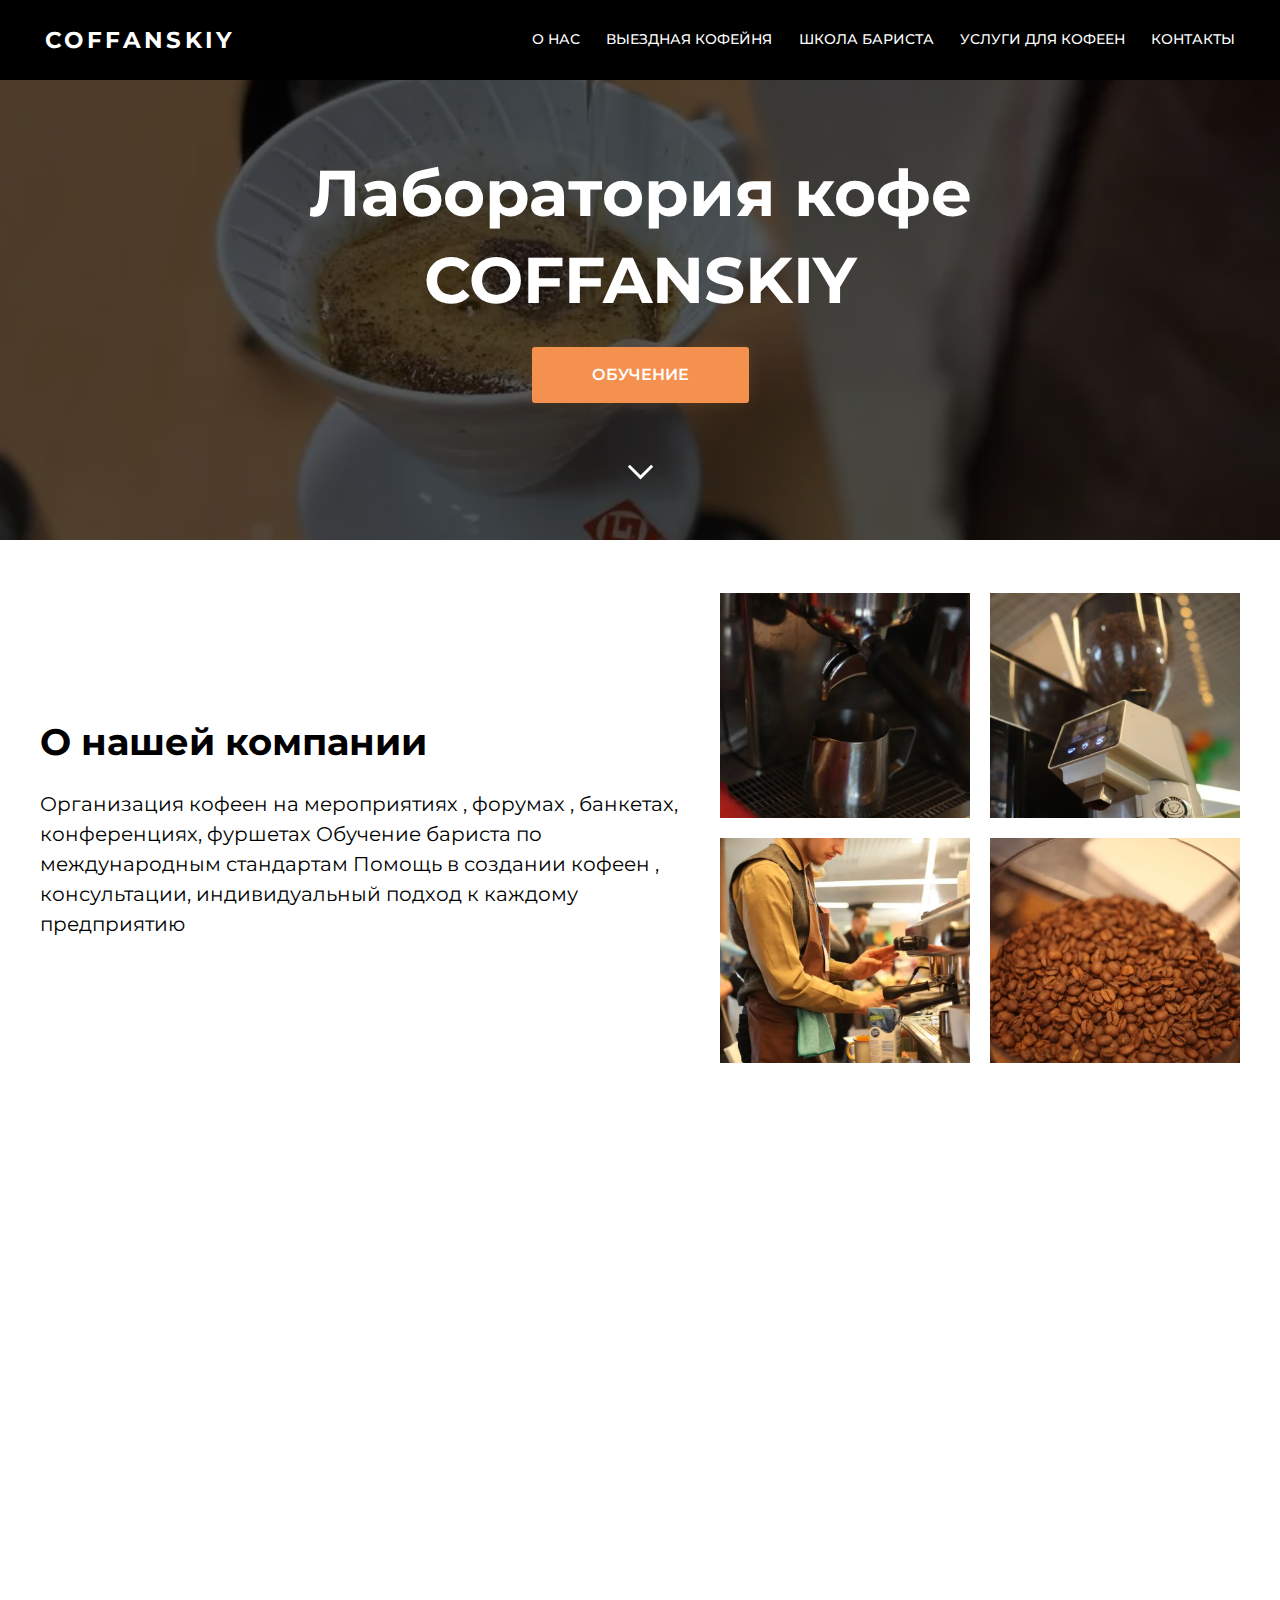
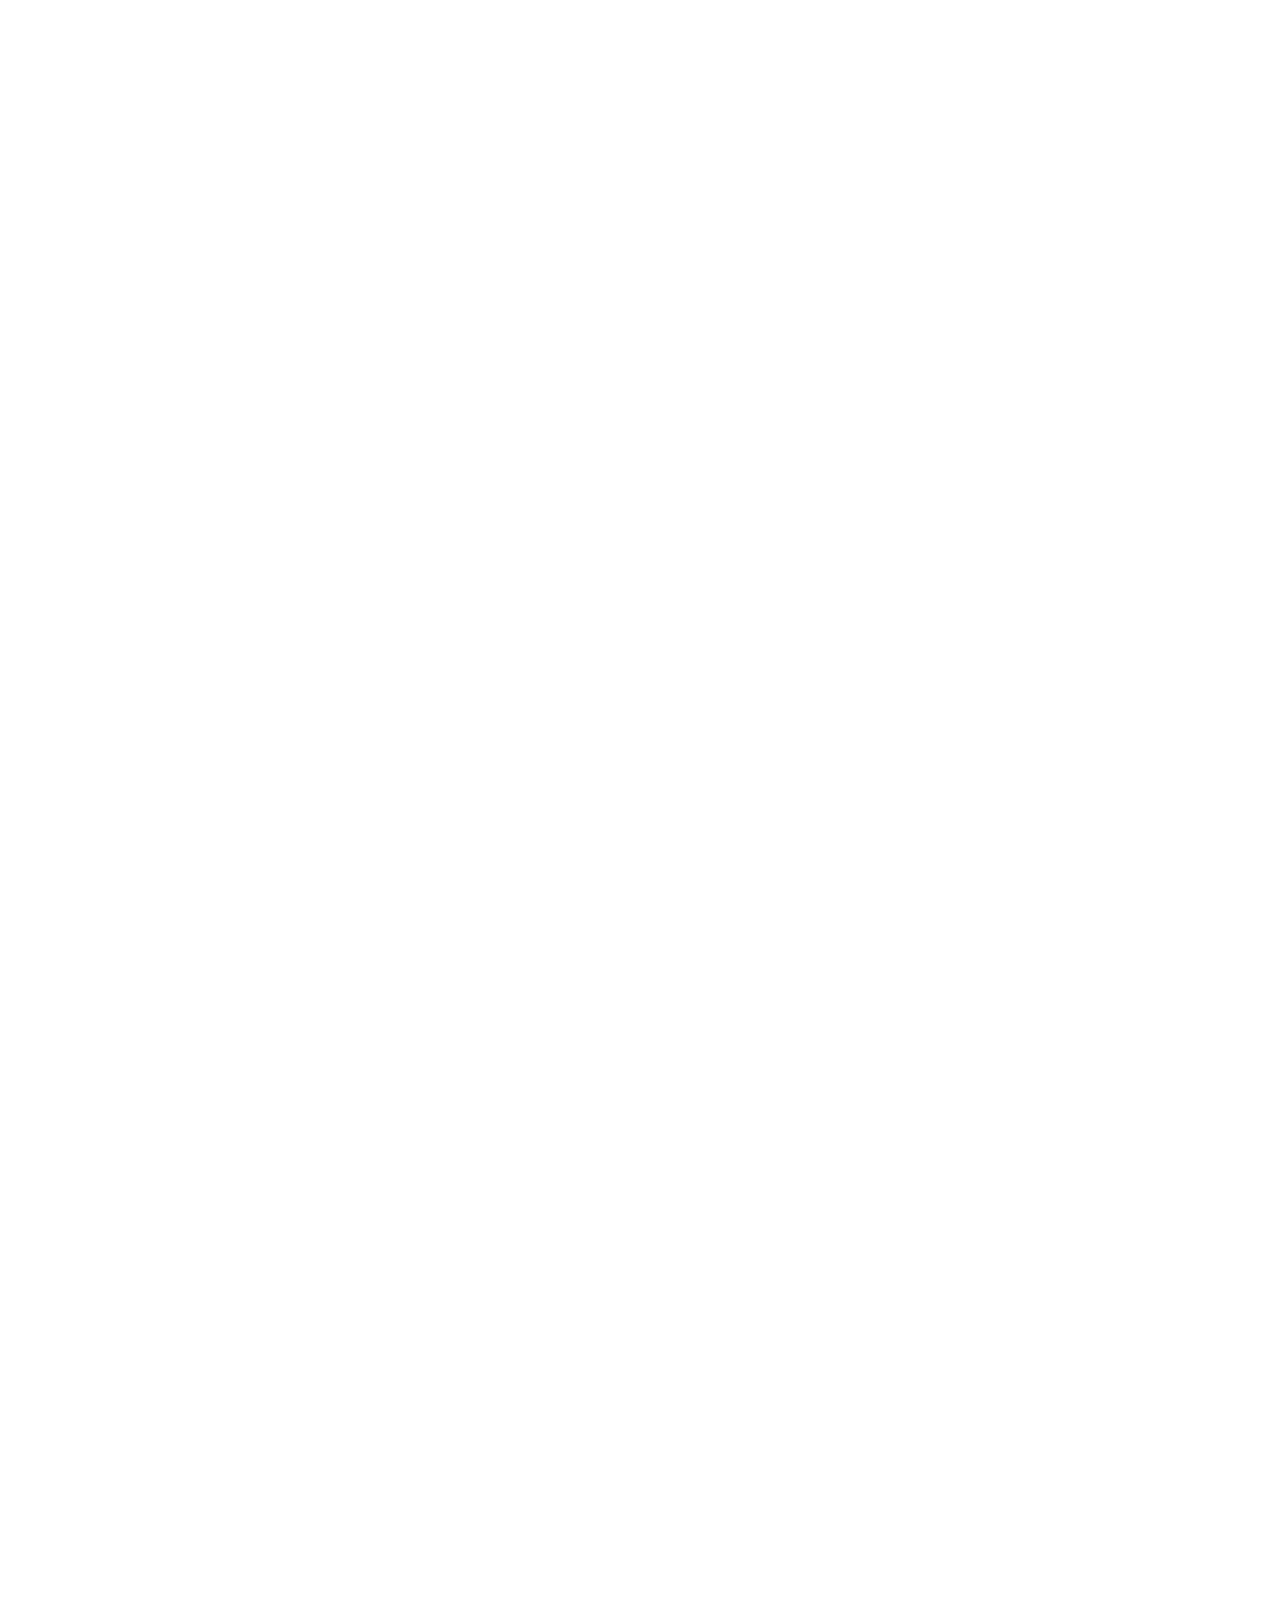
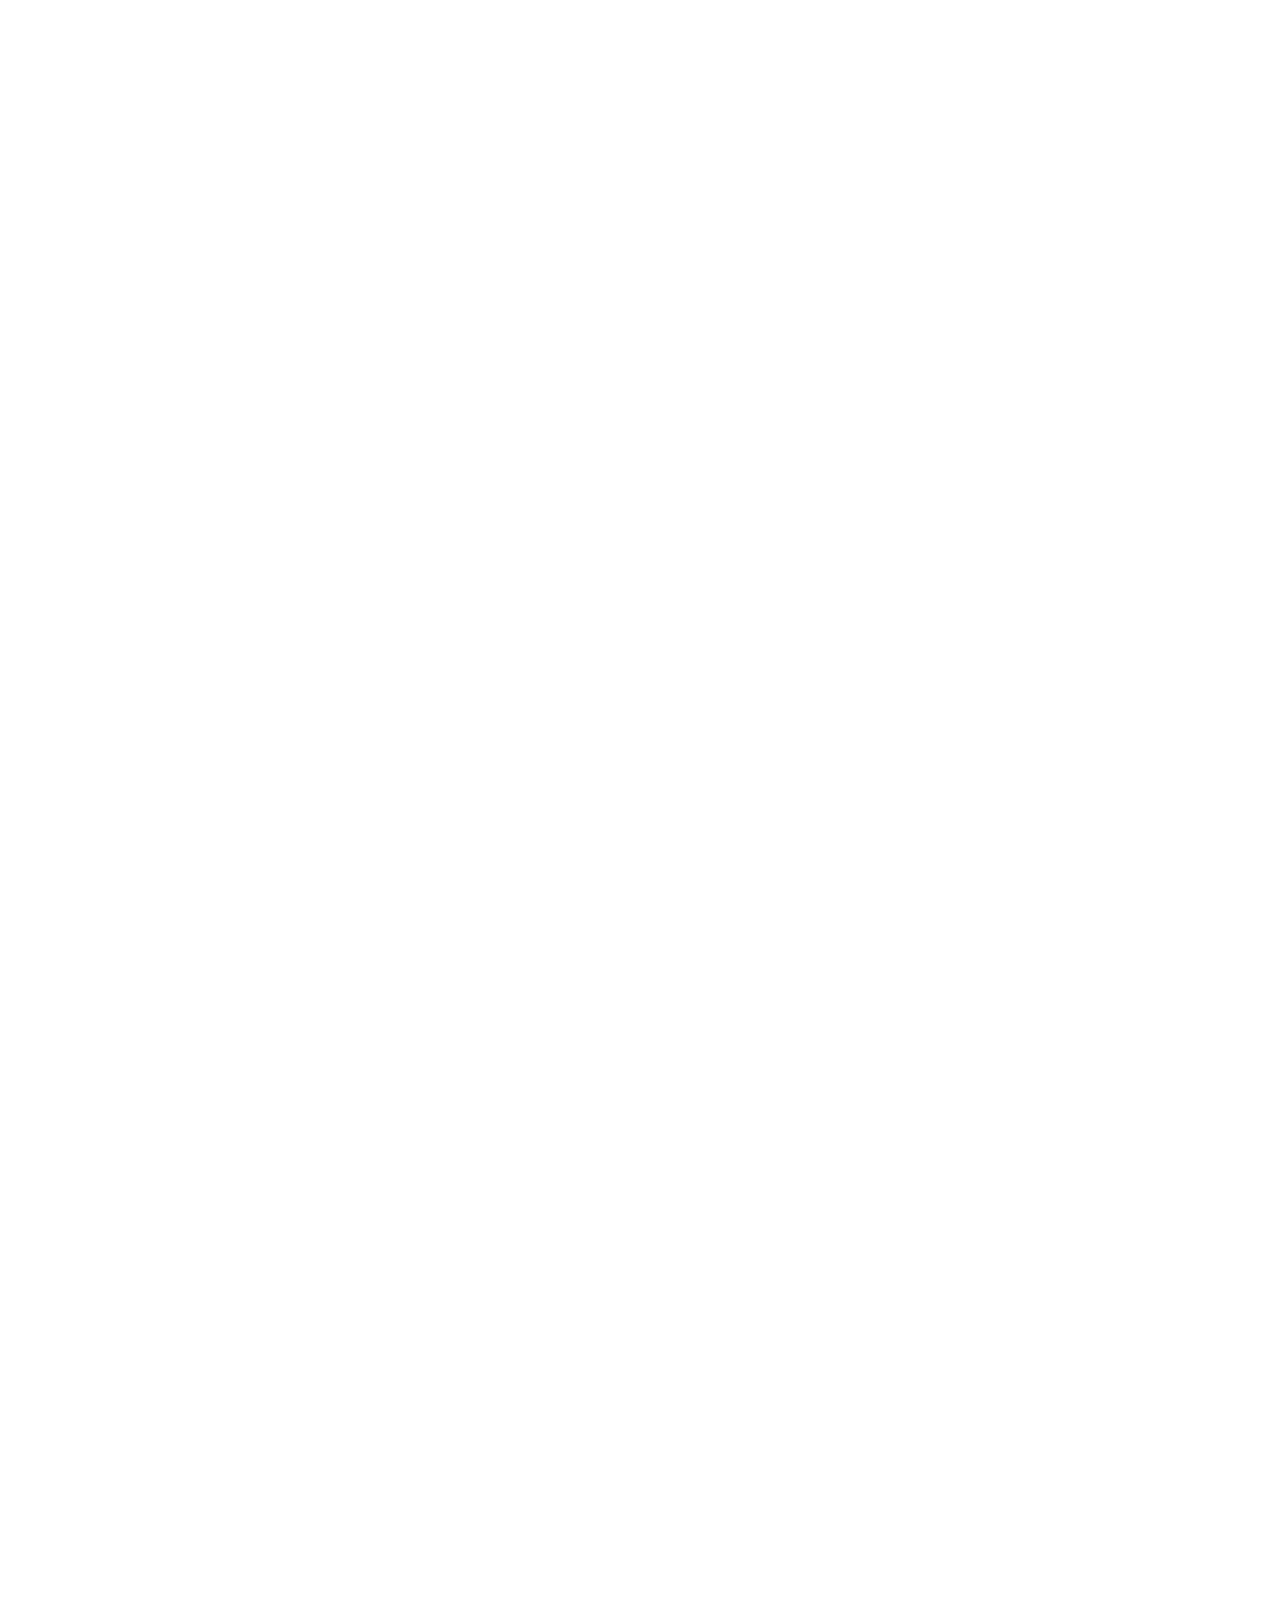
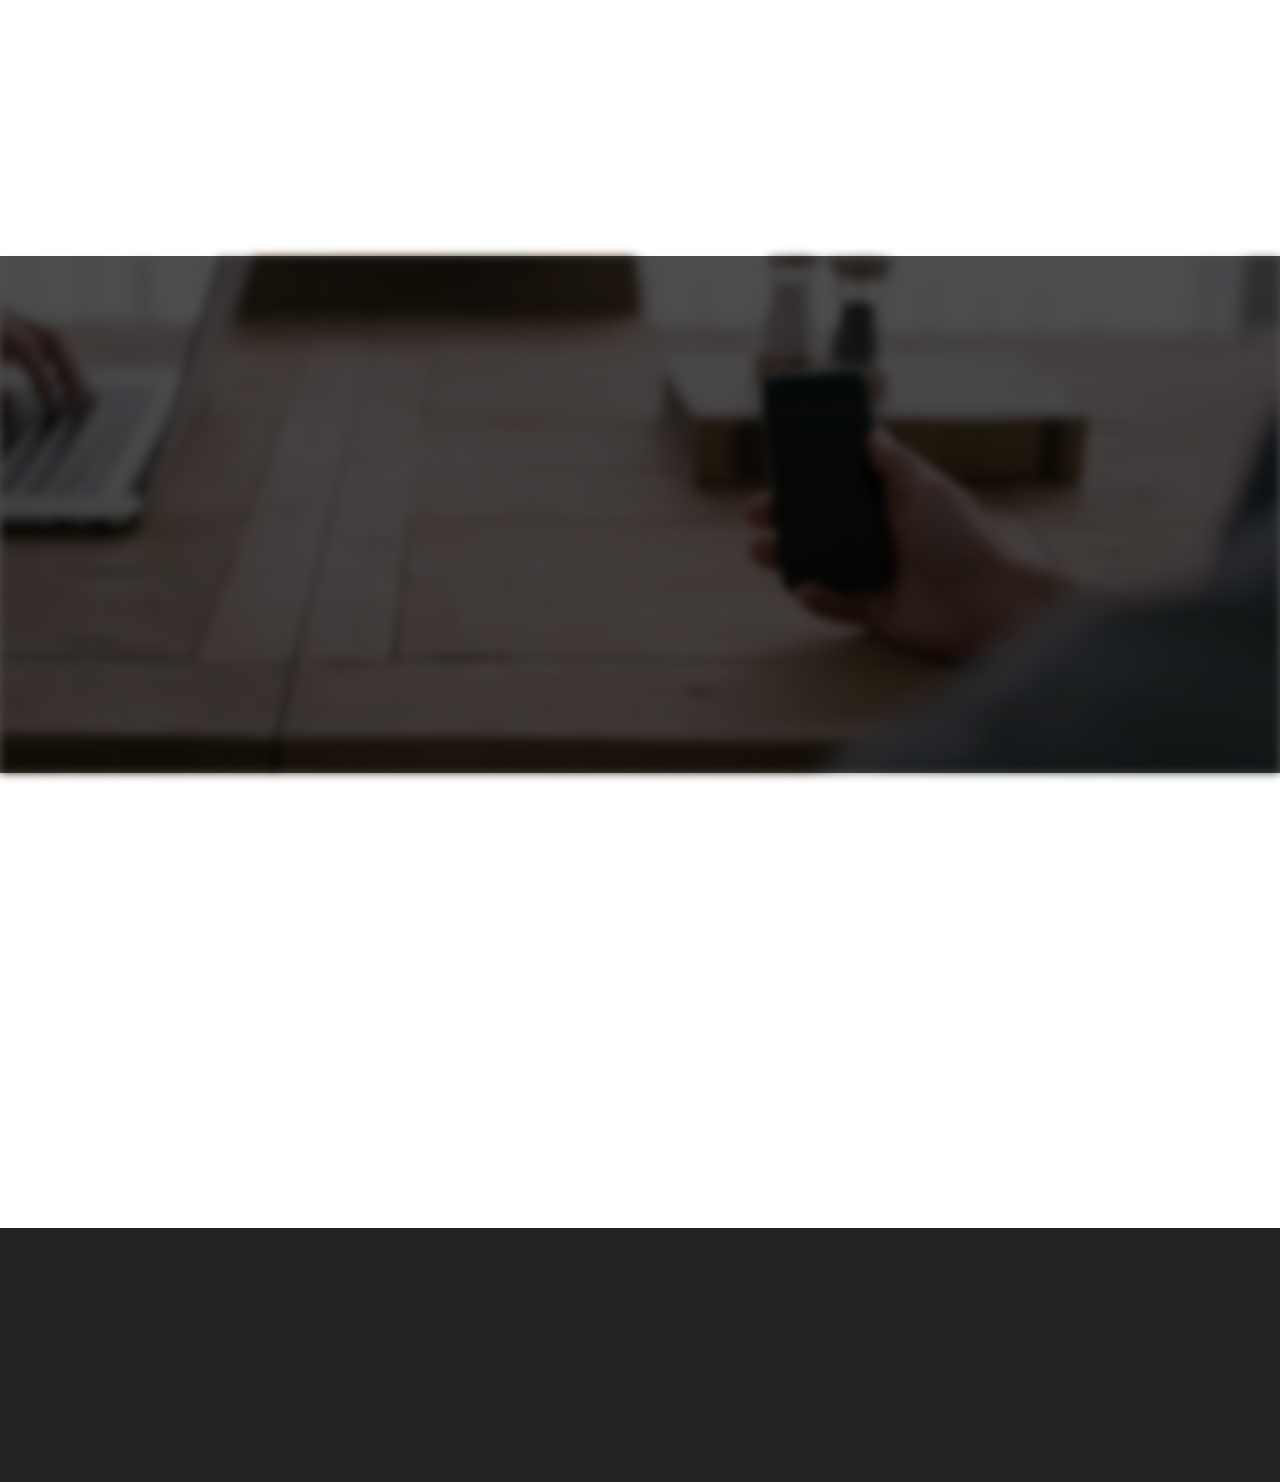
==== COFFANSKIY/index.html @ b18308c7 "ready" ====
<!DOCTYPE html>
<html lang="ru">
<head>
    <meta charset="UTF-8">
    <meta http-equiv="X-UA-Compatible" content="IE=edge">
    <meta name="viewport" content="width=device-width, initial-scale=1.0">
    <title>Coffanskiy</title>
    <link rel="stylesheet" href="css/style.min.css?_v=20230130223600">
    <link rel="preconnect" href="https://fonts.googleapis.com">
    <link rel="preconnect" href="https://fonts.gstatic.com" crossorigin>
    <link href="https://fonts.googleapis.com/css2?family=Montserrat:wght@400;500;700&display=swap&_v=20230130223600" rel="stylesheet">
</head>

<body>
    <div class="wrapper">
        <header class="header">
    <div class='header__container'>
        <a href="index.html" class="header__logo logo">COFFANSKIY</a>
        <div class='header__menu menu'>
            <div class='menu__icon'>
                <span></span>
            </div>
            <nav class='menu__body'>
                <ul class='menu__list'>
                    <li><a data-goto="#about" href='' class='menu__link'>о нас</a></li>
                    <li><a data-goto="#mobile-coffee" href='' class='menu__link'>ВЫЕЗДНАЯ КОФЕЙНЯ</a></li>
                    <li><a data-goto="#barista-school" href='' class='menu__link'>ШКОЛА БАРИСТА</a></li>
                    <li><a data-goto="#services-for-coffee" href='' class='menu__link'>УСЛУГИ ДЛЯ КОФЕЕН</a></li>
                    <li><a data-goto="#contacts" href='' class='menu__link'>КОНТАКТЫ</a></li>
                </ul>
            </nav>
        </div>
    </div>
</header>
        <div class="page">
            <section class="welcome anim-item">
                <div class="welcome__background">
                    <picture>
                        <source srcset='img/welcome/background.webp' type='image/webp'>
                        <img src='img/welcome/background.jpg' alt='background'>
                    </picture>
                </div>
                <div class="welcome__body">
                    <h1 class="welcome__title">Лаборатория кофе COFFANSKIY</h1>
                    <a data-goto="#barista-school" href="" class="welcome__button button">Обучение</a>
                    <div class="welcome__scroll-bottom">
                        <div class="welcome__arrow"><img src='img/icons/sprite.svg#arrow' alt='arrow'></div>
                    </div>
                </div>
            </section>
            <section class="about" id="about">
                <div class='about__container'>
                    <div class="about__text-block">
                        <h2 class="about__title title anim-item">О нашей компании</h2>
                        <div class="about__text text anim-item">
                            Организация кофеен на мероприятиях , форумах , банкетах, конференциях, фуршетах
                            Обучение бариста по международным стандартам
                            Помощь в создании кофеен , консультации, индивидуальный подход к каждому предприятию
                        </div>
                    </div>
                    <div class="about__images anim-item">
                        <a href="img/about/01.webp" class="about__item" data-fslightbox='gallery'>
                            <div class="about__image">
                                <picture>
                                    <source srcset='img/about/01.webp' type='image/webp'>
                                    <img src='img/about/01.jpg' alt='image'>
                                </picture>
                            </div>
                        </a>
                        <a href="img/about/02.webp" class="about__item" data-fslightbox='gallery'>
                            <div class="about__image">
                                <picture>
                                    <source srcset='img/about/02.webp' type='image/webp'>
                                    <img src='img/about/02.jpg' alt='image'>
                                </picture>
                            </div>
                        </a>
                        <a href="img/about/03.webp" class="about__item" data-fslightbox='gallery'>
                            <div class="about__image">
                                <picture>
                                    <source srcset='img/about/03.webp' type='image/webp'>
                                    <img src='img/about/03.jpg' alt='image'>
                                </picture>
                            </div>
                        </a>
                        <a href="img/about/04.webp" class="about__item" data-fslightbox='gallery'>
                            <div class="about__image">
                                <picture>
                                    <source srcset='img/about/04.webp' type='image/webp'>
                                    <img src='img/about/04.jpg' alt='image'>
                                </picture>
                            </div>
                        </a>
                    </div>
                </div>
            </section>
            <section class="team">
                <div class='team__container'>
                    <h3 class="team__title title anim-item">Познакомьтесь с нашей командой</h3>
                    <div class="team__row">
                        <div class="team__item anim-item">
                            <a href="img/team/01.webp" class="team__image" data-fslightbox='team'>
                                <picture>
                                    <source srcset='img/team/01.webp' type='image/webp'>
                                    <img src='img/team/01.jpg' alt='teamait'>
                                </picture>
                            </a>
                            <h5 class="team__name">Алексей Прокопенков </h5>
                            <div class="team__status">Шеф-бариста, главный тренер и основатель лаборатории </div>
                        </div>
                    </div>
                </div>
            </section>
            <section class="columns-block" id="mobile-coffee">
                <div class='columns-block__container'>
                    <h3 class="columns-block__main-title title anim-item">Выездная кофейня</h3>
                    <div class="columns-block__row">
                        <div class="columns-block__item">
                            <div class="columns-block__image anim-item">
                                <picture>
                                    <source srcset='img/ВыезднаяКофейня/01.webp' type='image/webp'>
                                    <img src='img/ВыезднаяКофейня/01.jpg' alt='Выездная кофейня'>
                                </picture>
                            </div>
                            <h5 class="columns-block__title anim-item">Выездная кофейня до 150 человек</h5>
                            <div class="columns-block__price anim-item">23 000₽</div>
                            <div class="columns-block__text-block text-block-columns-block anim-item">
                                <div class="text-block-columns-block__title">Выездная кофейня на мероприятии
                                    численностью до
                                    150 гостей</div>
                                <div class="text-block-columns-block__label">В стоимость включено:</div>
                                <ul class="text-block-columns-block__list">
                                    <li>Работа одного бариста</li>
                                    <li>Классическое меню (обем до 250мл)☕</li>
                                    <li>Эспрессо</li>
                                    <li>Американо</li>
                                    <li>Капучино</li>
                                    <li>Латтэ</li>
                                    <li>Флэт-уайт</li>
                                    <li>Какао</li>
                                    <li>3 сиропа на выбор</li>
                                </ul>

                                <div class="text-block-columns-block__text">
                                    <p>
                                        Заказывать не позднее чем за 2 суток до мероприятия (предоплата 50% остальное по
                                        факту
                                        выезда до начала мероприятия)
                                    </p>
                                    <p>
                                        Обязательное условие: наличие розетки 220вольт не менее чем в 1.5м от места где
                                        будет
                                        находится кофейня
                                    </p>
                                </div>
                                <div class="text-block-columns-block__label">Как заказать:</div>
                                <div class="text-block-columns-block__text">
                                    На подготовку достаточно 1-2 дней: если планируете мероприятие например в среду —
                                    предупредите нас в понедельник до конца рабочего дня
                                </div>
                            </div>
                            <a data-goto="#contacts" href=""
                                class="columns-block__button button anim-item">Подробнее</a>
                        </div>
                        <div class="columns-block__item">
                            <div class="columns-block__image anim-item">
                                <picture>
                                    <source srcset='img/ВыезднаяКофейня/01.webp' type='image/webp'>
                                    <img src='img/ВыезднаяКофейня/01.jpg' alt='Выездная кофейня'>
                                </picture>
                            </div>
                            <h5 class="columns-block__title anim-item">Выездная кофейня до 400 человек</h5>
                            <div class="columns-block__price anim-item">38 000₽</div>
                            <div class="columns-block__text-block text-block-columns-block anim-item">
                                <div class="text-block-columns-block__title">Выездная кофейня на мероприятии
                                    численностью до
                                    150 гостей</div>
                                <div class="text-block-columns-block__label">В стоимость включено:</div>
                                <ul class="text-block-columns-block__list">
                                    <li>Работа одного бариста</li>
                                    <li>Классическое меню (обем до 250мл)☕</li>
                                    <li>Эспрессо</li>
                                    <li>Американо</li>
                                    <li>Капучино</li>
                                    <li>Латтэ</li>
                                    <li>Флэт-уайт</li>
                                    <li>Какао</li>
                                    <li>3 сиропа на выбор</li>
                                </ul>

                                <div class="text-block-columns-block__text">
                                    <p>
                                        Заказывать не позднее чем за 2 суток до мероприятия (предоплата 50% остальное по
                                        факту
                                        выезда до начала мероприятия)
                                    </p>
                                    <p>
                                        Обязательное условие: наличие розетки 220вольт не менее чем в 1.5м от места где
                                        будет
                                        находится кофейня
                                    </p>
                                </div>
                            </div>
                            <a data-goto="#contacts" href=""
                                class="columns-block__button button anim-item">Подробнее</a>
                        </div>
                    </div>
                </div>
            </section>
            <section class="columns-block" id="barista-school">
                <div class='columns-block__container'>
                    <h3 class="columns-block__main-title title anim-item">Школа бариста</h3>
                    <div class="columns-block__row">
                        <div class="columns-block__item">
                            <div class="columns-block__image anim-item">
                                <picture>
                                    <source srcset='img/ШколаБариста/01.webp' type='image/webp'>
                                    <img src='img/ШколаБариста/01.jpg' alt='Школа бариста'>
                                </picture>
                            </div>
                            <h5 class="columns-block__title anim-item">Курс бариста БАЗОВЫЙ</h5>
                            <div class="columns-block__price anim-item">9000₽</div>
                            <div class="columns-block__text-block text-block-columns-block anim-item">
                                <div class="text-block-columns-block__text">
                                    <p>
                                        Он предназначен для овладения с основными навыками бариста для тех, кто пока не
                                        имеет опыта работы с кофе.
                                    </p>
                                    <p>
                                        Продолжительность курса 12часов (8 занятий по 1,5 часа )
                                    </p>
                                </div>
                                <div class="text-block-columns-block__label">Задачи курса:</div>
                                <ul class="text-block-columns-block__list">
                                    <li>Познакомиться с профессиональных кофейным оборудованием</li>
                                    <li>Научиться настраивать оборудование для</li>
                                    <li>достижения оптимального профиля вкуса</li>
                                    <li>Овладеть основами последовательного</li>
                                    <li>приготовления эспрессо</li>
                                    <li>Овладеть техникой взбивания молока и приготовления молочных напитков на основе
                                        эспрессо.</li>
                                    <li>Научиться правильно организовать работу в эспрессо-баре.</li>
                                </ul>
                                <div class="text-block-columns-block__label">
                                    Программа курса:
                                </div>
                                <ul class="text-block-columns-block__list">
                                    <li>Виды кофе. Произрастание/сбор/обработка/обжарка кофейного зерна.</li>
                                    <li>Кофейное оборудование и принципы работы с ним.
                                        Настройка помола.</li>
                                    <li>Распределение и темперовка молотого кофе.</li>
                                    <li>Приготовление эспрессо.</li>
                                    <li>Управление рабочим пространством. Ротация в баре (сырье, посуда)</li>
                                    <li>Работа с молоком. Стандарты взбивания молока для капучино и латте.</li>
                                    <li>Дегустация элементов напитка.</li>
                                    <li>Чистка кофейного оборудования, техническое обслуживание и устранение
                                        неисправностей.</li>
                                </ul>
                            </div>
                            <a data-goto="#form" href="" class="columns-block__button button anim-item">Записаться на
                                курс</a>
                        </div>
                        <div class="columns-block__item">
                            <div class="columns-block__image anim-item">
                                <picture>
                                    <source srcset='img/ШколаБариста/02.webp' type='image/webp'>
                                    <img src='img/ШколаБариста/02.jpg' alt='Школа бариста'>
                                </picture>
                            </div>
                            <h5 class="columns-block__title anim-item">Курс бариста ПРОДВИНУТЫЙ</h5>
                            <div class="columns-block__price anim-item">16 000₽</div>
                            <div class="columns-block__text-block text-block-columns-block anim-item">
                                <div class="text-block-columns-block__text">
                                    <p>
                                        Продвинутый уровень подходит для тех, кто уже работает в кофейной индустрии и
                                        твердо владеет базовыми навыками. Для этого уровня рекомендуется опыт работы с
                                        профессиональным кофейным оборудованием «в полевых условиях».
                                    </p>
                                </div>
                                <div class="text-block-columns-block__label">Задачи Продвинутого курса:</div>
                                <ul class="text-block-columns-block__list">
                                    <li>Осознанно управлять множеством переменных, влияющих на экстракцию эспрессо</li>
                                    <li>Повысить качество распределения и трамбовки молотого кофе</li>
                                    <li>Усовершенствовать сенсорные навыки в оценке эспрессо
                                    </li>
                                    <li>Улучшить техники взбивания молока и латте-арта
                                    </li>
                                    <li>Научиться правильно выстраивать рабочие процессы в эспрессо-баре, организовывать
                                        работу сотрудников и управлять финансами.
                                    </li>
                                </ul>
                                <div class="text-block-columns-block__label">
                                    Программа курса:
                                </div>
                                <ul class="text-block-columns-block__list">
                                    <li>Происхождение кофе, его ботанические разновидности, умение определять кофе на
                                        основе происхождения и метода обработки.
                                    </li>
                                    <li>Принципы правильной организации и эргономики работы в кофейне с акцентом на
                                        оптимизацию, производительность, качество и скорость работы бариста.
                                    </li>
                                    <li>Улучшение техники распределения и трамбовки молотого кофе с использованием
                                        различных аксессуаров, которые помогают контролировать качество и стабильность
                                        приготовления эспрессо
                                    </li>
                                    <li>Сенсорные аспекты эспрессо: способность определять качество каждого сенсорного
                                        атрибута эспрессо
                                    </li>
                                    <li>Молоко: состав, текстура, современные техники взбивания коровьего и
                                        растительного молока, контроль качества
                                    </li>
                                    <li>Практика и совершенствование базовых элементов латте-арта: сердце, розетта и /
                                        или тюльпан
                                    </li>
                                </ul>
                            </div>
                            <a data-goto="#form" href="" class="columns-block__button button anim-item">Записаться на
                                курс</a>
                        </div>
                        <div class="columns-block__item">
                            <div class="columns-block__image anim-item">
                                <picture>
                                    <source srcset='img/ШколаБариста/03.webp' type='image/webp'>
                                    <img src='img/ШколаБариста/03.jpg' alt='Школа бариста'>
                                </picture>
                            </div>
                            <h5 class="columns-block__title anim-item">Альтернативные методы заваривания</h5>
                            <div class="columns-block__price anim-item">5000₽</div>
                            <div class="columns-block__text-block text-block-columns-block anim-item">
                                <div class="text-block-columns-block__text">
                                    <p>
                                        Программа разработана для желающих освоить способы приготовления кофе различными
                                        альтернативными методами.*
                                        *Альтернативными, то есть без использования эспрессо-машины.</p>
                                    <p>
                                        Программа включает в себя 8 часов интенсивных занятий в полностью оборудованном
                                        тренинг-центре. По окончании занятий Вы освоите навыки заваривания большинства
                                        современных альтернативных методов: от уже ставших классическими (пуровер ,
                                        кемекс, френч пресс, аэропресс) Также вы познакомитесь с историей создания
                                        различных девайсов для заваривания кофе и принципами их работы.
                                    </p>
                                </div>
                                <div class="text-block-columns-block__label">Задачи Продвинутого курса:</div>
                                <ul class="text-block-columns-block__list">
                                    <li>Осознанно управлять множеством переменных, влияющих на экстракцию эспрессо</li>
                                    <li>Повысить качество распределения и трамбовки молотого кофе</li>
                                    <li>Усовершенствовать сенсорные навыки в оценке эспрессо
                                    </li>
                                    <li>Улучшить техники взбивания молока и латте-арта
                                    </li>
                                    <li>Научиться правильно выстраивать рабочие процессы в эспрессо-баре, организовывать
                                        работу сотрудников и управлять финансами.
                                    </li>
                                </ul>
                                <div class="text-block-columns-block__label">
                                    Основные темы:
                                </div>
                                <ul class="text-block-columns-block__list">
                                    <li>Описание основных подходов в фильтровом методе.
                                    </li>
                                    <li>Чем отличаются альтернативные методы заваривания кофе?
                                    </li>
                                    <li>Сэнсорный анализ фильтр кофе. Физиология вкуса.
                                    </li>
                                    <li>Что влияет на вкус в кофе
                                    </li>
                                    <li>Экстрактивность и TDS. Работа с рефрактометром.
                                    </li>
                                    <li>Подбор рецепта, расчет коэффициента заваривания.
                                    </li>
                                    <li>Влияние температуры на изменение рецепта.
                                    </li>
                                    <li>Работа с методами pour over.
                                    </li>
                                    <li>Работа с иммерсионными методами.
                                    </li>
                                    <li>Сравнительный анализ различных методов,
                                    </li>
                                    <li>Влияние воды на итоговый вкус напитка.
                                    </li>
                                </ul>
                            </div>
                            <a data-goto="#form" href="" class="columns-block__button button anim-item">Записаться на
                                курс</a>
                        </div>
                    </div>
                </div>
            </section>
            <section class="columns-block" id="services-for-coffee">
                <div class='columns-block__container'>
                    <h3 class="columns-block__main-title title anim-item">Услуги для кофеен</h3>
                    <div class="columns-block__row">
                        <div class="columns-block__item">
                            <div class="columns-block__image anim-item">
                                <picture>
                                    <source srcset='img/УслугиДляКофеен/01.webp' type='image/webp'>
                                    <img src='img/УслугиДляКофеен/01.jpg' alt='Услуги для кофеен'>
                                </picture>
                            </div>
                            <h5 class="columns-block__title anim-item">Подбор поставщиков и оборудования</h5>
                            <div class="columns-block__price anim-item">От 7000₽</div>
                            <div class="columns-block__text-block text-block-columns-block anim-item">
                                <div class="text-block-columns-block__text">
                                    <p>
                                        Поможем подобрать поставщиков оборудования (кофемашины, кофемолки, фильтровая
                                        система, бойлеры, фильтр-аппараты), сырья (молоко, кофе, сиропы), а также посуды
                                        (одноразовой и керамики) и прочего инвентаря.
                                    </p>
                                    <p>
                                        Расскажем о технических особенностях кофейного оборудования на современном
                                        рынке, подборем подходящее оборудование под концепцию и бюджет данного
                                        предприятия, составим перечень производителей и поставщиков сырья подходящих для
                                        вашего предприятия
                                    </p>
                                </div>
                            </div>
                            <a data-goto="#form" href="" class="columns-block__button button anim-item">Подробнее</a>
                        </div>
                        <div class="columns-block__item">
                            <div class="columns-block__image anim-item">
                                <picture>
                                    <source srcset='img/УслугиДляКофеен/02.webp' type='image/webp'>
                                    <img src='img/УслугиДляКофеен/02.jpg' alt='Услуги для кофеен'>
                                </picture>
                            </div>
                            <h5 class="columns-block__title anim-item">Оптимизация работы кофейни
                            </h5>
                            <div class="columns-block__price anim-item">От 10 000₽
                            </div>
                            <div class="columns-block__text-block text-block-columns-block anim-item">
                                <ul class="text-block-columns-block__list">
                                    <li>Оценка качества работы бариста
                                    </li>
                                    <li>Оптимизация рабочих процессов
                                    </li>
                                    <li>Исправление ошибок
                                    </li>
                                    <li>Консультирование
                                    </li>
                                    <li>Запуск кофейни
                                    </li>
                                </ul>
                            </div>
                            <a data-goto=".form" href="" class="columns-block__button button anim-item">Подробнее</a>
                        </div>
                        <div class="columns-block__item">
                            <div class="columns-block__image anim-item">
                                <picture>
                                    <source srcset='img/УслугиДляКофеен/03.webp' type='image/webp'>
                                    <img src='img/УслугиДляКофеен/03.jpg' alt='Услуги для кофеен'>
                                </picture>
                            </div>
                            <h5 class="columns-block__title anim-item">Проектирование бара
                                по запросу</h5>
                            <div class="columns-block__text-block text-block-columns-block anim-item">
                                <ul class="text-block-columns-block__list">
                                    <li>Разработка и проектирование зоны бара
                                    </li>
                                    <li>грамотная расстановка оборудования и аксессуаров исходя из задач и дизайна
                                        кофейни.
                                    </li>
                                </ul>
                            </div>
                            <a data-goto="#form" href="" class="columns-block__button button anim-item">Подробнее</a>
                        </div>
                    </div>
                </div>
            </section>
            <section class="form anim-item" id="form">
                <div class="form__image">
                    <picture>
                        <source srcset='img/form/background.webp' type='image/webp'>
                        <img src='img/form/background.png' alt='background'>
                    </picture>
                </div>
                <div class='form__container'>
                    <h3 class="form__title title anim-item">Заполните форму и мы с вами звяжемся</h3>
                    <form action="#" class="form__body anim-item" name="submit" onsubmit="return false;">
                        <!--! для отмены обновления при отправке -->
                        <div class="form__item">
                            <input class="form__input" name="name" placeholder="Имя" type="text">
                        </div>
                        <div class="form__item"><input class="form__input" name="last-name" placeholder="Фамилия"
                                type="text">
                        </div>
                        <div class="form__item"><input class="form__input email req" name="email" placeholder="E-mail"
                                type="email">
                        </div>
                        <div class="form__item"><input class="form__input req" name="tel" placeholder="Телефон"
                                type="tel">
                        </div>
                        <div class="form__massage">
                            <div class="form__true">Ваше письмо успешно отправлено!</div>
                            <div class="form__false">Укажите почту и/или номер телефона</div>
                        </div>
                        <div class="form__item"><button class="form__button button" type="submit" name="submit"
                                onclick="drawShelves(); return false;">Отправить</button>
                        </div>
                    </form>
                </div>
            </section>
            <div class="contacts anim-item" id="contacts">
                <div class='contacts__container'>
                    <div class="contacts__title">
                        НАШИ КОНТАКТЫ
                    </div>
                    <div class="contacts__items">
                        <div class="contacts__item"><a href="tel:+79126599698">+7 (912) 659 96 98</a></div>
                        <div class="contacts__item"><a href="mailto:coffanskiy@gmail.com">coffanskiy@gmail.com</a></div>
                        <div class="contacts__item">Адрес г. Екатеринбург</div>
                    </div>
                    <div class="contacts__label">Мы в социальных сетях:</div>
                    <ul class="contacts__social-list">
                        <li class="contacts__social-item"><a href="https://vk.com/coffanskiy" target="_blank"><img
                                    src='img/icons/sprite.svg#vk' alt='vk'></a></li>
                        <li class="contacts__social-item"><a href="https://t.me/coffanskiy" target="_blank"><img src='img/icons/sprite.svg#telegram' alt='telegram'></a></li>
                    </ul>
                </div>
            </div>
        </div>
        <footer class="footer anim-item">
    <div class='footer__container container'>
        <nav class="footer__menu menu-footer">
            <ul class="menu-footer__list">
                <li><a data-goto="#about" href='' class='menu-footer__link'>о нас</a></li>
                <li><a data-goto="#mobile-coffee" href='' class='menu-footer__link'>ВЫЕЗДНАЯ КОФЕЙНЯ</a></li>
                <li><a data-goto="#barista-school" href='' class='menu-footer__link'>ШКОЛА БАРИСТА</a></li>
                <li><a data-goto="#services-for-coffee" href='' class='menu-footer__link'>УСЛУГИ ДЛЯ КОФЕЕН</a></li>
                <li><a data-goto="#contacts" href='' class='menu-footer__link'>КОНТАКТЫ</a></li>
            </ul>
        </nav>
        <a href="index.html" class="footer__logo logo">COFFANSKIY</a>
        <div class="footer__info info-footer">
            <div class="info-footer__item">Лаборатория кофе COFFANSKIY 2022</div>
            <div class="info-footer__item">Г.Екатеринбург</div>
            <div class="info-footer__item"><a href="mailto:coffanskiy@gmail.com">coffanskiy@gmail.com</a></div>
        </div>
    </div>
</footer>
    </div>
    <script src="js/app.min.js?_v=20230130223600"></script>
</body>
</html>
---- COFFANSKIY/css/style.min.css ----
@charset "UTF-8";[class*=__container]{max-width:1220px;margin:0 auto;padding:0 10px}*{padding:0;margin:0;border:0}*,:after,:before{-webkit-box-sizing:border-box;box-sizing:border-box}:active,:focus{outline:0}a:active,a:focus{outline:0}aside,footer,header,nav{display:block}body,html{height:100%;width:100%;font-size:100%;line-height:1;-ms-text-size-adjust:100%;-moz-text-size-adjust:100%;-webkit-text-size-adjust:100%}button,input,textarea{font-family:inherit}input::-ms-clear{display:none}button{cursor:pointer}button::-moz-focus-inner{padding:0;border:0}a,a:visited{text-decoration:none}a:hover{text-decoration:none}ul{list-style-type:none}ul li{list-style:none}img{vertical-align:top}h1,h2,h3,h4,h5,h6{font-size:inherit;font-weight:inherit}body{font-size:1rem;font-family:Montserrat,sans-serif}body.lock{overflow:hidden}.wrapper{min-height:100%;width:100%;overflow:hidden;display:-webkit-box;display:-ms-flexbox;display:flex;-webkit-box-orient:vertical;-webkit-box-direction:normal;-ms-flex-direction:column;flex-direction:column}.page{-webkit-box-flex:1;-ms-flex:1 1 auto;flex:1 1 auto}.title{font-weight:700;text-align:center;font-size:2.625rem;opacity:0;line-height:140%;-webkit-transform:translateX(-100%);-ms-transform:translateX(-100%);transform:translateX(-100%)}.title.active{-webkit-transform:translateY(0);-ms-transform:translateY(0);transform:translateY(0);opacity:1;-webkit-transition:all .6s ease-in-out 0s;-o-transition:all .6s ease-in-out 0s;transition:all .6s ease-in-out 0s}.text{opacity:0;-webkit-transform:translateX(-100%);-ms-transform:translateX(-100%);transform:translateX(-100%);line-height:150%}.text.active{-webkit-transform:translateY(0);-ms-transform:translateY(0);transform:translateY(0);opacity:1;-webkit-transition:all .6s ease-in-out .3s;-o-transition:all .6s ease-in-out .3s;transition:all .6s ease-in-out .3s}.text p:not(:last-child){margin-bottom:1.25em}.button{color:inherit;padding:12px 30px;text-align:center;background-color:#f5914f;-webkit-box-shadow:0 0 15px 0 rgba(146,87,47,.2941176471);box-shadow:0 0 15px 0 rgba(146,87,47,.2941176471);border-radius:3px;font-weight:600;display:block;font-size:.875rem}.header{color:#fff;background:#000;position:fixed;width:100%;top:0;left:0;z-index:50;-webkit-animation:header .6s ease-in-out;animation:header .6s ease-in-out}.header__container{min-height:60px;display:-webkit-box;display:-ms-flexbox;display:flex;-webkit-box-align:center;-ms-flex-align:center;align-items:center;-webkit-box-pack:justify;-ms-flex-pack:justify;justify-content:space-between;-webkit-column-gap:20px;-moz-column-gap:20px;column-gap:20px;padding:10px 15px}.logo{color:inherit;font-size:1.5rem;font-weight:700;text-transform:uppercase;position:relative;z-index:10;letter-spacing:.15em}.menu__icon{display:block;width:30px;height:18px;position:relative;z-index:5;-webkit-transition:all .3s ease 0s;-o-transition:all .3s ease 0s;transition:all .3s ease 0s;cursor:pointer}.menu__icon::after,.menu__icon::before,.menu__icon>span::after{content:"";position:absolute;width:100%;height:1.5px;background:#fff;right:0;-webkit-transition:all .5s ease 0s;-o-transition:all .5s ease 0s;transition:all .5s ease 0s}.menu__icon::after{top:0}.menu__icon::before{top:50%;-webkit-transform:translate(0,-50%);-ms-transform:translate(0,-50%);transform:translate(0,-50%)}.menu__icon>span::after{bottom:0}.menu__icon.active>span::after{-webkit-transform:scale(0);-ms-transform:scale(0);transform:scale(0)}.menu__icon.active::before{top:50%;-webkit-transform:translate(0,-50%) rotate(45deg);-ms-transform:translate(0,-50%) rotate(45deg);transform:translate(0,-50%) rotate(45deg)}.menu__icon.active::after{-webkit-transform:rotate(-45deg) translate(0,-50%);-ms-transform:rotate(-45deg) translate(0,-50%);transform:rotate(-45deg) translate(0,-50%);top:50%}.menu__list li{text-transform:uppercase;font-weight:500}.menu__link{color:inherit;font-size:.875rem;line-height:140%}@-webkit-keyframes header{0%{-webkit-transform:translateY(-100%);transform:translateY(-100%);opacity:0}100%{-webkit-transform:translateY(0);transform:translateY(0);opacity:1}}@keyframes header{0%{-webkit-transform:translateY(-100%);transform:translateY(-100%);opacity:0}100%{-webkit-transform:translateY(0);transform:translateY(0);opacity:1}}.welcome{background-color:rgba(0,0,0,.664);position:relative;padding-top:80px}.welcome.active .welcome__background img{-webkit-filter:blur(0);filter:blur(0);-webkit-transition:-webkit-filter .3s ease 0s;transition:-webkit-filter .3s ease 0s;-o-transition:filter .3s ease 0s;transition:filter .3s ease 0s;transition:filter .3s ease 0s,-webkit-filter .3s ease 0s}.welcome.active .welcome__title{-webkit-transition:all .6s ease .1s;-o-transition:all .6s ease .1s;transition:all .6s ease .1s;opacity:1;-webkit-transform:scale(1) translateY(0);-ms-transform:scale(1) translateY(0);transform:scale(1) translateY(0)}.welcome.active .welcome__button{-webkit-transition:opacity .6s ease .35s,background-color .3s ease-in-out 0s,-webkit-transform .6s ease .35s;transition:opacity .6s ease .35s,background-color .3s ease-in-out 0s,-webkit-transform .6s ease .35s;-o-transition:transform .6s ease .35s,opacity .6s ease .35s,background-color .3s ease-in-out 0s;transition:transform .6s ease .35s,opacity .6s ease .35s,background-color .3s ease-in-out 0s;transition:transform .6s ease .35s,opacity .6s ease .35s,background-color .3s ease-in-out 0s,-webkit-transform .6s ease .35s;opacity:1;-webkit-transform:scale(1) translateY(0);-ms-transform:scale(1) translateY(0);transform:scale(1) translateY(0)}.welcome.active .welcome__arrow{-webkit-transition:all .6s ease .6s;-o-transition:all .6s ease .6s;transition:all .6s ease .6s;opacity:1;-webkit-transform:scale(1) translateY(0);-ms-transform:scale(1) translateY(0);transform:scale(1) translateY(0);-webkit-animation:arrow 1s ease-in-out infinite alternate;animation:arrow 1s ease-in-out infinite alternate}.welcome__background{position:absolute;bottom:0;left:0;width:100%;height:100%;z-index:-1}.welcome__background img{position:absolute;bottom:0;left:0;width:100%;height:100%;-o-object-fit:cover;object-fit:cover;-webkit-filter:blur(5px);filter:blur(5px)}.welcome__body{color:#fff;max-width:960px;padding:0 15px;padding-top:5rem;padding-bottom:3.75rem;text-align:center;margin:0 auto;display:-webkit-box;display:-ms-flexbox;display:flex;-webkit-box-orient:vertical;-webkit-box-direction:normal;-ms-flex-direction:column;flex-direction:column}.welcome__title{font-weight:700;line-height:135%;font-size:4.5rem;margin-bottom:.3472222222em;opacity:0;-webkit-transform:scale(0) translateY(80px);-ms-transform:scale(0) translateY(80px);transform:scale(0) translateY(80px)}.welcome__button{margin-bottom:3.75rem;text-transform:uppercase;padding:20px 60px;opacity:0;-ms-flex-item-align:center;-ms-grid-row-align:center;align-self:center;-webkit-transform:scale(0) translateY(80px);-ms-transform:scale(0) translateY(80px);transform:scale(0) translateY(80px);font-size:1rem}.welcome__scroll-bottom{display:inline-block;-ms-flex-item-align:center;-ms-grid-row-align:center;align-self:center;cursor:pointer}.welcome__arrow{opacity:0;-webkit-transform:scale(0) translateY(60px);-ms-transform:scale(0) translateY(60px);transform:scale(0) translateY(60px);margin:0 auto}.welcome__arrow img{width:35px}@-webkit-keyframes arrow{0%{-webkit-transform:translateY(0) scale(1);transform:translateY(0) scale(1)}100%{-webkit-transform:translateY(15px) scale(.8);transform:translateY(15px) scale(.8)}}@keyframes arrow{0%{-webkit-transform:translateY(0) scale(1);transform:translateY(0) scale(1)}100%{-webkit-transform:translateY(15px) scale(.8);transform:translateY(15px) scale(.8)}}.about{padding-top:3.75rem;padding-bottom:4.375rem}.about__text-block{overflow:hidden}.about__title{margin-bottom:.5714285714em;-moz-text-align-last:left;text-align-last:left}.about__text{font-size:1.25rem}.about__images{display:-webkit-box;display:-ms-flexbox;display:flex;-ms-flex-wrap:wrap;flex-wrap:wrap}.about__images.active .about__item{opacity:1;-webkit-transform:scale(1);-ms-transform:scale(1);transform:scale(1);-webkit-transition:all .6s ease-in-out .2s;-o-transition:all .6s ease-in-out .2s;transition:all .6s ease-in-out .2s}.about__images.active .about__item:nth-last-child(1){-webkit-transition:all .6s ease-in-out .95s;-o-transition:all .6s ease-in-out .95s;transition:all .6s ease-in-out .95s}.about__images.active .about__item:nth-last-child(2){-webkit-transition:all .6s ease-in-out .7s;-o-transition:all .6s ease-in-out .7s;transition:all .6s ease-in-out .7s}.about__images.active .about__item:nth-last-child(3){-webkit-transition:all .6s ease-in-out .45s;-o-transition:all .6s ease-in-out .45s;transition:all .6s ease-in-out .45s}.about__item{display:block;-webkit-box-flex:0;-ms-flex:0 1 50%;flex:0 1 50%;background:0 0;opacity:0;-webkit-transform:scale(0);-ms-transform:scale(0);transform:scale(0)}.about__image{position:relative;padding-bottom:90%;overflow:hidden}.about__image img{position:absolute;bottom:0;left:0;width:100%;height:100%;-o-object-fit:cover;object-fit:cover}.team{padding-bottom:4.375rem}.team__container{overflow:hidden}.team__title{margin-bottom:.7142857143em}.team__row{display:-ms-grid;display:grid;grid-template-columns:repeat(auto-fit,minmax(150px,240px));-webkit-box-pack:center;-ms-flex-pack:center;justify-content:center;gap:20px}.team__item{text-align:center}.team__item.active .team__image{-webkit-transform:scale(1);-ms-transform:scale(1);transform:scale(1);opacity:1;-webkit-transition:-webkit-transform .6s ease-in-out .3s;transition:-webkit-transform .6s ease-in-out .3s;-o-transition:transform .6s ease-in-out .3s;transition:transform .6s ease-in-out .3s;transition:transform .6s ease-in-out .3s,-webkit-transform .6s ease-in-out .3s}.team__item.active .team__name{-webkit-transform:scale(1) translateY(0);-ms-transform:scale(1) translateY(0);transform:scale(1) translateY(0);opacity:1;-webkit-transition:-webkit-transform .6s ease-in-out .45s;transition:-webkit-transform .6s ease-in-out .45s;-o-transition:transform .6s ease-in-out .45s;transition:transform .6s ease-in-out .45s;transition:transform .6s ease-in-out .45s,-webkit-transform .6s ease-in-out .45s}.team__item.active .team__status{-webkit-transform:scale(1) translateY(0);-ms-transform:scale(1) translateY(0);transform:scale(1) translateY(0);opacity:1;-webkit-transition:-webkit-transform .6s ease-in-out .65s;transition:-webkit-transform .6s ease-in-out .65s;-o-transition:transform .6s ease-in-out .65s;transition:transform .6s ease-in-out .65s;transition:transform .6s ease-in-out .65s,-webkit-transform .6s ease-in-out .65s}.team__image{display:block;width:12.5rem;height:12.5rem;border-radius:50%;overflow:hidden;position:relative;margin:0 auto;-webkit-transform:scale(0);-ms-transform:scale(0);transform:scale(0);opacity:0;margin-bottom:1.5625rem}.team__image img{position:absolute;bottom:0;left:0;width:100%;height:100%;-o-object-fit:cover;object-fit:cover}.team__name{font-weight:700;font-size:1.375rem;margin-bottom:.1818181818em;-webkit-transform:scale(0) translateY(55px);-ms-transform:scale(0) translateY(55px);transform:scale(0) translateY(55px);opacity:0}.team__status{line-height:150%;color:#7a7a7a;font-size:.875rem;margin-bottom:.1818181818em;-webkit-transform:scale(0) translateY(55px);-ms-transform:scale(0) translateY(55px);transform:scale(0) translateY(55px);opacity:0}.columns-block{padding-bottom:4.375rem}.columns-block__main-title{margin-bottom:.9523809524em}.columns-block__title{margin-bottom:.4615384615em;font-weight:700;line-height:140%;font-size:1.625rem;opacity:0;-webkit-transform:translateX(-100%);-ms-transform:translateX(-100%);transform:translateX(-100%);-o-text-overflow:ellipsis;text-overflow:ellipsis;overflow:hidden}.columns-block__title.active{opacity:1;-webkit-transform:translateX(0);-ms-transform:translateX(0);transform:translateX(0);-webkit-transition:all .6s ease-in-out .15s;-o-transition:all .6s ease-in-out .15s;transition:all .6s ease-in-out .15s}.columns-block__row{display:-ms-grid;display:grid;grid-template-columns:repeat(auto-fit,minmax(290px,auto));gap:20px}.columns-block__image{position:relative;width:100%;padding-bottom:60%;margin-bottom:1.25rem;-webkit-transform:scale(0);-ms-transform:scale(0);transform:scale(0);opacity:0}.columns-block__image.active{-webkit-transition:all .6s ease-in-out 0s;-o-transition:all .6s ease-in-out 0s;transition:all .6s ease-in-out 0s;-webkit-transform:scale(1);-ms-transform:scale(1);transform:scale(1);opacity:1}.columns-block__image img{position:absolute;bottom:0;left:0;width:100%;height:100%;-o-object-fit:cover;object-fit:cover}.columns-block__item{overflow:hidden;display:-webkit-box;display:-ms-flexbox;display:flex;-webkit-box-orient:vertical;-webkit-box-direction:normal;-ms-flex-direction:column;flex-direction:column}.columns-block__price{font-weight:500;line-height:140%;font-size:1.25rem;margin-bottom:1.25rem;opacity:0;-webkit-transform:translateX(100%);-ms-transform:translateX(100%);transform:translateX(100%)}.columns-block__price.active{opacity:1;-webkit-transform:translateX(0);-ms-transform:translateX(0);transform:translateX(0);-webkit-transition:all .6s ease-in-out .3s;-o-transition:all .6s ease-in-out .3s;transition:all .6s ease-in-out .3s}.columns-block__text-block{-webkit-box-flex:1;-ms-flex:1 1 auto;flex:1 1 auto;opacity:0;-webkit-transform:translateX(-100%);-ms-transform:translateX(-100%);transform:translateX(-100%)}.columns-block__text-block.active{opacity:1;-webkit-transform:translateX(0);-ms-transform:translateX(0);transform:translateX(0);-webkit-transition:all .6s ease-in-out .45s;-o-transition:all .6s ease-in-out .45s;transition:all .6s ease-in-out .45s}.columns-block__button{color:#fff;margin-top:20px;display:block;opacity:0;-webkit-transform:translateX(100%);-ms-transform:translateX(100%);transform:translateX(100%)}.columns-block__button.active{opacity:1;-webkit-transform:translateX(0);-ms-transform:translateX(0);transform:translateX(0);-webkit-transition:opacity .6s ease-in-out .3s,background-color .3s ease-in-out 0s,-webkit-transform .6s ease-in-out .3s;transition:opacity .6s ease-in-out .3s,background-color .3s ease-in-out 0s,-webkit-transform .6s ease-in-out .3s;-o-transition:opacity .6s ease-in-out .3s,transform .6s ease-in-out .3s,background-color .3s ease-in-out 0s;transition:opacity .6s ease-in-out .3s,transform .6s ease-in-out .3s,background-color .3s ease-in-out 0s;transition:opacity .6s ease-in-out .3s,transform .6s ease-in-out .3s,background-color .3s ease-in-out 0s,-webkit-transform .6s ease-in-out .3s}.text-block-columns-block__title{font-weight:500;line-height:140%;font-size:1.125rem;margin-bottom:.6666666667em}.text-block-columns-block__label{font-weight:500;line-height:140%;margin-bottom:.3125em}.text-block-columns-block__list:not(:last-child){margin-bottom:15px}.text-block-columns-block__list li{padding-left:20px;position:relative;margin-bottom:.3571428571em;line-height:140%;font-size:.875rem}.text-block-columns-block__list li::after{content:"";width:11px;height:11px;border-radius:50%;background-color:#f5914f;position:absolute;left:0;top:0;-webkit-transform:translateY(3px);-ms-transform:translateY(3px);transform:translateY(3px)}.text-block-columns-block__text{line-height:140%;font-size:.875rem}.text-block-columns-block__text p{margin-bottom:.7142857143em}.form{position:relative;background-color:rgba(0,0,0,.699);padding-top:5rem;padding-bottom:5rem}.form.active .form__image img{-webkit-filter:blur(0);filter:blur(0);-webkit-transition:-webkit-filter .6s ease-in-out 0s;transition:-webkit-filter .6s ease-in-out 0s;-o-transition:filter .6s ease-in-out 0s;transition:filter .6s ease-in-out 0s;transition:filter .6s ease-in-out 0s,-webkit-filter .6s ease-in-out 0s}.form__image{position:absolute;bottom:0;left:0;width:100%;height:100%;z-index:-1}.form__image img{-o-object-fit:cover;object-fit:cover;position:absolute;bottom:0;left:0;width:100%;height:100%;-webkit-filter:blur(5px);filter:blur(5px)}.form__title{color:#fff;margin-bottom:.625em}.form__body{max-width:560px;margin:0 auto;overflow:hidden}.form__body.sended .form__item{display:none}.form__body.active .form__item{opacity:1;-webkit-transform:translateY(0);-ms-transform:translateY(0);transform:translateY(0);-webkit-transition:all .6s ease-in-out .1s;-o-transition:all .6s ease-in-out .1s;transition:all .6s ease-in-out .1s}.form__body.active .form__item:nth-last-child(1){-webkit-transition:all .6s ease-in-out 1.1s;-o-transition:all .6s ease-in-out 1.1s;transition:all .6s ease-in-out 1.1s}.form__body.active .form__item:nth-last-child(2){-webkit-transition:all .6s ease-in-out .9s;-o-transition:all .6s ease-in-out .9s;transition:all .6s ease-in-out .9s}.form__body.active .form__item:nth-last-child(3){-webkit-transition:all .6s ease-in-out .7s;-o-transition:all .6s ease-in-out .7s;transition:all .6s ease-in-out .7s}.form__body.active .form__item:nth-last-child(4){-webkit-transition:all .6s ease-in-out .5s;-o-transition:all .6s ease-in-out .5s;transition:all .6s ease-in-out .5s}.form__body.active .form__item:nth-last-child(5){-webkit-transition:all .6s ease-in-out .3s;-o-transition:all .6s ease-in-out .3s;transition:all .6s ease-in-out .3s}.form__item{opacity:0;-webkit-transform:translateX(-100%);-ms-transform:translateX(-100%);transform:translateX(-100%)}.form__item:not(:last-child){margin-bottom:15px}.form__input{display:block;width:100%;height:50px;background-color:transparent;padding:5px 15px;border:1px solid #8a8a8a;border-radius:4px;color:#d6d6d6}.form__input.error{border:1px solid #af0d0d}.form__true{display:none}.form__false{display:none}.form__massage{opacity:0;-webkit-transform:scale(0);-ms-transform:scale(0);transform:scale(0);margin-bottom:0}.form__massage.true{background-color:#62c584;padding:35px;color:#fff;font-size:18px;font-weight:500;line-height:140%;text-align:center;margin-bottom:15px;border-radius:4px;-webkit-transition:all .6s ease-in-out 0s;-o-transition:all .6s ease-in-out 0s;transition:all .6s ease-in-out 0s;opacity:1;-webkit-transform:scale(1);-ms-transform:scale(1);transform:scale(1);margin-bottom:15px}.form__massage.true .form__true{display:block!important}.form__massage.true .form__false{display:none!important}.form__massage.false{background-color:#f95d51;padding:35px;color:#fff;font-size:18px;font-weight:500;line-height:140%;text-align:center;margin-bottom:15px;border-radius:4px;-webkit-transition:all .6s ease-in-out 0s;-o-transition:all .6s ease-in-out 0s;transition:all .6s ease-in-out 0s;opacity:1;-webkit-transform:scale(1);-ms-transform:scale(1);transform:scale(1);margin-bottom:15px}.form__massage.false .form__false{display:block!important}.form__massage.false .form__true{display:none!important}.form__button{color:#fff;display:block;width:100%;min-height:50px}.contacts{text-align:center;padding-top:3.75rem}.contacts.active .contacts__title{-webkit-transform:translateY(0);-ms-transform:translateY(0);transform:translateY(0);opacity:1;-webkit-transition:opacity .6s ease-in-out 0s,-webkit-transform .6s ease-in-out 0s;transition:opacity .6s ease-in-out 0s,-webkit-transform .6s ease-in-out 0s;-o-transition:transform .6s ease-in-out 0s,opacity .6s ease-in-out 0s;transition:transform .6s ease-in-out 0s,opacity .6s ease-in-out 0s;transition:transform .6s ease-in-out 0s,opacity .6s ease-in-out 0s,-webkit-transform .6s ease-in-out 0s}.contacts.active .contacts__label{-webkit-transform:translateX(0);-ms-transform:translateX(0);transform:translateX(0);opacity:1;-webkit-transition:opacity .8s ease-in-out 0s,-webkit-transform .8s ease-in-out 0s;transition:opacity .8s ease-in-out 0s,-webkit-transform .8s ease-in-out 0s;-o-transition:transform .8s ease-in-out 0s,opacity .8s ease-in-out 0s;transition:transform .8s ease-in-out 0s,opacity .8s ease-in-out 0s;transition:transform .8s ease-in-out 0s,opacity .8s ease-in-out 0s,-webkit-transform .8s ease-in-out 0s}.contacts.active .contacts__item{-webkit-transform:translateY(0);-ms-transform:translateY(0);transform:translateY(0);opacity:1;-webkit-transition:opacity .6s ease-in-out .2s,-webkit-transform .6s ease-in-out .2s;transition:opacity .6s ease-in-out .2s,-webkit-transform .6s ease-in-out .2s;-o-transition:transform .6s ease-in-out .2s,opacity .6s ease-in-out .2s;transition:transform .6s ease-in-out .2s,opacity .6s ease-in-out .2s;transition:transform .6s ease-in-out .2s,opacity .6s ease-in-out .2s,-webkit-transform .6s ease-in-out .2s}.contacts.active .contacts__item:nth-child(2){-webkit-transition:opacity .6s ease-in-out .4s,-webkit-transform .6s ease-in-out .4s;transition:opacity .6s ease-in-out .4s,-webkit-transform .6s ease-in-out .4s;-o-transition:transform .6s ease-in-out .4s,opacity .6s ease-in-out .4s;transition:transform .6s ease-in-out .4s,opacity .6s ease-in-out .4s;transition:transform .6s ease-in-out .4s,opacity .6s ease-in-out .4s,-webkit-transform .6s ease-in-out .4s}.contacts.active .contacts__item:nth-child(3){-webkit-transition:opacity .6s ease-in-out .6s,-webkit-transform .6s ease-in-out .6s;transition:opacity .6s ease-in-out .6s,-webkit-transform .6s ease-in-out .6s;-o-transition:transform .6s ease-in-out .6s,opacity .6s ease-in-out .6s;transition:transform .6s ease-in-out .6s,opacity .6s ease-in-out .6s;transition:transform .6s ease-in-out .6s,opacity .6s ease-in-out .6s,-webkit-transform .6s ease-in-out .6s}.contacts.active .contacts__social-item{-webkit-transform:scale(1);-ms-transform:scale(1);transform:scale(1);opacity:1;-webkit-transition:opacity .6s ease-in-out 1s,-webkit-transform .6s ease-in-out 1s;transition:opacity .6s ease-in-out 1s,-webkit-transform .6s ease-in-out 1s;-o-transition:transform .6s ease-in-out 1s,opacity .6s ease-in-out 1s;transition:transform .6s ease-in-out 1s,opacity .6s ease-in-out 1s;transition:transform .6s ease-in-out 1s,opacity .6s ease-in-out 1s,-webkit-transform .6s ease-in-out 1s}.contacts__container{overflow:hidden;padding-bottom:4.375rem}.contacts__title{text-transform:uppercase;line-height:140%;font-weight:500;font-size:1.125rem;margin-bottom:.8333333333em;-webkit-transform:translateY(-100%);-ms-transform:translateY(-100%);transform:translateY(-100%);opacity:0}.contacts__items{margin-bottom:2.5rem}.contacts__item{display:block;font-weight:700;-webkit-transform:translateY(100px);-ms-transform:translateY(100px);transform:translateY(100px);opacity:0;line-height:140%;color:#000;font-size:2.25rem}.contacts__item:not(:last-child){margin-bottom:.5555555556em}.contacts__item a{color:inherit}.contacts__label{line-height:140%;font-weight:500;margin-bottom:.9375em;-webkit-transform:translateX(-100%);-ms-transform:translateX(-100%);transform:translateX(-100%);opacity:0}.contacts__social-list{display:-webkit-box;display:-ms-flexbox;display:flex;-webkit-box-pack:center;-ms-flex-pack:center;justify-content:center;gap:10px;-ms-flex-wrap:wrap;flex-wrap:wrap}.contacts__social-item{-webkit-box-flex:0;-ms-flex:0 0 60px;flex:0 0 60px;-webkit-transform:scale(0);-ms-transform:scale(0);transform:scale(0);opacity:0}.contacts__social-item a{height:60px;border-radius:50%;background:#f5914f;display:-webkit-box;display:-ms-flexbox;display:flex;-webkit-box-pack:center;-ms-flex-pack:center;justify-content:center;-webkit-box-align:center;-ms-flex-align:center;align-items:center}.contacts__social-item img{width:30px}.footer{padding-top:2.8125rem;padding-bottom:2.8125rem;background-color:#222;color:#fff;text-align:center}.footer.active{background-color:#171717;-webkit-transition:background-color .5s ease 0s;-o-transition:background-color .5s ease 0s;transition:background-color .5s ease 0s}.footer.active .footer__menu{-webkit-transform:translateY(0);-ms-transform:translateY(0);transform:translateY(0);opacity:1;-webkit-transition:all .6s ease-in-out 0s;-o-transition:all .6s ease-in-out 0s;transition:all .6s ease-in-out 0s}.footer.active .footer__logo{-webkit-transform:scale(1);-ms-transform:scale(1);transform:scale(1);opacity:1;-webkit-transition:all .6s ease-in-out .2s;-o-transition:all .6s ease-in-out .2s;transition:all .6s ease-in-out .2s}.footer.active .footer__info{opacity:1;-webkit-transform:scale(1) translateY(0);-ms-transform:scale(1) translateY(0);transform:scale(1) translateY(0);-webkit-transition:all .6s ease-in-out .4s;-o-transition:all .6s ease-in-out .4s;transition:all .6s ease-in-out .4s}.footer__container{overflow:hidden}.footer__menu{margin-bottom:2.1875rem;-webkit-transform:translateY(-100%);-ms-transform:translateY(-100%);transform:translateY(-100%);opacity:0}.footer__logo{margin-bottom:1.5217391304em;display:block;-webkit-transform:scale(0);-ms-transform:scale(0);transform:scale(0);opacity:0}.menu-footer__list{display:-webkit-box;display:-ms-flexbox;display:flex;-webkit-column-gap:15px;-moz-column-gap:15px;column-gap:15px;-ms-flex-wrap:wrap;flex-wrap:wrap;-webkit-box-pack:center;-ms-flex-pack:center;justify-content:center;row-gap:5px}.menu-footer__list li{line-height:140%;text-transform:uppercase;font-weight:700;font-size:.875rem}.menu-footer__link{color:inherit}.info-footer{opacity:0;-webkit-transform:scale(0) translateY(100px);-ms-transform:scale(0) translateY(100px);transform:scale(0) translateY(100px)}.info-footer__item{color:#9b9b9b;line-height:140%;margin-bottom:.3333333333em;font-size:.75rem}.info-footer__item a{color:inherit}@media (min-width:767.98px){.button{display:inline-block}.about__container{display:-webkit-box;display:-ms-flexbox;display:flex;-webkit-column-gap:30px;-moz-column-gap:30px;column-gap:30px;-webkit-box-align:center;-ms-flex-align:center;align-items:center}.about__text-block{-webkit-box-flex:0;-ms-flex:0 1 54.1666666667%;flex:0 1 54.1666666667%}.about__images{-webkit-box-flex:1;-ms-flex:1 1 auto;flex:1 1 auto}.about__images{margin:-10px}.about__item{padding:10px}}@media (min-width:870px){.header__container{min-height:80px}.menu__icon{display:none}.menu__list{display:-webkit-box;display:-ms-flexbox;display:flex;-ms-flex-wrap:wrap;flex-wrap:wrap;-webkit-column-gap:1.875rem;-moz-column-gap:1.875rem;column-gap:1.875rem;row-gap:10px}}@media (max-width:1600px){.title{font-size:calc(22px + 20 * ((100vw - 320px)/ 1280))}.logo{font-size:calc(18px + 6 * ((100vw - 320px)/ 1280))}.welcome__body{padding-top:calc(40px + 40 * ((100vw - 320px)/ 1280))}.welcome__body{padding-bottom:calc(25px + 35 * ((100vw - 320px)/ 1280))}.welcome__title{font-size:calc(42px + 30 * ((100vw - 320px)/ 1280))}.welcome__button{margin-bottom:calc(25px + 35 * ((100vw - 320px)/ 1280))}.about{padding-top:calc(30px + 30 * ((100vw - 320px)/ 1280))}.about{padding-bottom:calc(35px + 35 * ((100vw - 320px)/ 1280))}.team{padding-bottom:calc(35px + 35 * ((100vw - 320px)/ 1280))}.team__image{width:calc(150px + 50 * ((100vw - 320px)/ 1280))}.team__image{height:calc(150px + 50 * ((100vw - 320px)/ 1280))}.team__image{margin-bottom:calc(12px + 13 * ((100vw - 320px)/ 1280))}.team__name{font-size:calc(18px + 4 * ((100vw - 320px)/ 1280))}.columns-block{padding-bottom:calc(30px + 40 * ((100vw - 320px)/ 1280))}.columns-block__title{font-size:calc(18px + 8 * ((100vw - 320px)/ 1280))}.columns-block__image{margin-bottom:calc(15px + 5 * ((100vw - 320px)/ 1280))}.columns-block__price{font-size:calc(16px + 4 * ((100vw - 320px)/ 1280))}.columns-block__price{margin-bottom:calc(10px + 10 * ((100vw - 320px)/ 1280))}.form{padding-top:calc(25px + 55 * ((100vw - 320px)/ 1280))}.form{padding-bottom:calc(25px + 55 * ((100vw - 320px)/ 1280))}.contacts{padding-top:calc(30px + 30 * ((100vw - 320px)/ 1280))}.contacts__container{padding-bottom:calc(30px + 40 * ((100vw - 320px)/ 1280))}.contacts__items{margin-bottom:calc(20px + 20 * ((100vw - 320px)/ 1280))}.contacts__item{font-size:calc(20px + 16 * ((100vw - 320px)/ 1280))}.footer{padding-top:calc(30px + 15 * ((100vw - 320px)/ 1280))}.footer{padding-bottom:calc(30px + 15 * ((100vw - 320px)/ 1280))}.footer__menu{margin-bottom:calc(25px + 10 * ((100vw - 320px)/ 1280))}}@media (max-width:870px){.menu__body{position:fixed;width:100%;height:100%;top:0;left:-100%;background:#272727;overflow:auto;opacity:0;-webkit-transition:all .4s ease-in-out 0s;-o-transition:all .4s ease-in-out 0s;transition:all .4s ease-in-out 0s}.menu__body.open{left:0;opacity:1}.menu__body.open::after{left:0}.menu__body::after{content:"";background:#000;height:60px;width:100%;position:fixed;top:0;left:-100%}.menu__list{padding:75px 0 30px 0}.menu__link{font-size:1.25rem;padding:14px 15px;display:block;border-bottom:1px solid #303030}.menu__link:first-child{border-top:1px solid #303030}}@media (max-width:767.98px){.welcome{padding-top:60px}.welcome__button{font-size:14px;padding:13px 60px}.about__text-block{margin-bottom:25px}.about__images{margin:-5px}.about__item{padding:5px}}@media (min-width:870px) and (max-width:1600px){.menu__list{-webkit-column-gap:calc(15px + 15 * ((100vw - 320px)/ 1280));-moz-column-gap:calc(15px + 15 * ((100vw - 320px)/ 1280));column-gap:calc(15px + 15 * ((100vw - 320px)/ 1280))}}@media (any-hover:hover){.button{-webkit-transition:background-color .3s ease-in-out 0s;-o-transition:background-color .3s ease-in-out 0s;transition:background-color .3s ease-in-out 0s}.button:hover{-webkit-box-shadow:0 0 20px 0 rgba(146,87,47,.3215686275);box-shadow:0 0 20px 0 rgba(146,87,47,.3215686275);background-color:#c9763f}.menu__link{-webkit-transition:color .2s ease-in-out 0s;-o-transition:color .2s ease-in-out 0s;transition:color .2s ease-in-out 0s}.menu__link:hover{color:#f5914f}.about__item:hover .about__image{-webkit-box-shadow:0 0 20px rgba(163,97,53,.3647058824);box-shadow:0 0 20px rgba(163,97,53,.3647058824)}.about__item:hover img{-webkit-transform:scale(1.08);-ms-transform:scale(1.08);transform:scale(1.08)}.about__image{-webkit-transition:-webkit-box-shadow .3s ease-in-out 0s;transition:-webkit-box-shadow .3s ease-in-out 0s;-o-transition:box-shadow .3s ease-in-out 0s;transition:box-shadow .3s ease-in-out 0s;transition:box-shadow .3s ease-in-out 0s,-webkit-box-shadow .3s ease-in-out 0s}.about__image img{-webkit-transition:-webkit-transform .3s ease-in-out 0s;transition:-webkit-transform .3s ease-in-out 0s;-o-transition:transform .3s ease-in-out 0s;transition:transform .3s ease-in-out 0s;transition:transform .3s ease-in-out 0s,-webkit-transform .3s ease-in-out 0s}.team__image:hover img{-webkit-transform:scale(1.08);-ms-transform:scale(1.08);transform:scale(1.08)}.team__image img{-webkit-transition:-webkit-transform .3s ease-in-out 0s;transition:-webkit-transform .3s ease-in-out 0s;-o-transition:transform .3s ease-in-out 0s;transition:transform .3s ease-in-out 0s;transition:transform .3s ease-in-out 0s,-webkit-transform .3s ease-in-out 0s}.contacts__item a{-webkit-transition:color .3s ease-in-out 0s;-o-transition:color .3s ease-in-out 0s;transition:color .3s ease-in-out 0s}.contacts__item a:hover{color:#f5914f}.contacts__social-item a{-webkit-transition:-webkit-transform .3s ease-in 0s;transition:-webkit-transform .3s ease-in 0s;-o-transition:transform .3s ease-in 0s;transition:transform .3s ease-in 0s;transition:transform .3s ease-in 0s,-webkit-transform .3s ease-in 0s}.contacts__social-item a:hover{-webkit-transform:scale(1.08);-ms-transform:scale(1.08);transform:scale(1.08)}.menu-footer__link{-webkit-transition:color .3s ease-in-out 0s;-o-transition:color .3s ease-in-out 0s;transition:color .3s ease-in-out 0s}.menu-footer__link:hover{color:#f5914f}.info-footer__item a{-webkit-transition:color .3s ease-in-out 0s;-o-transition:color .3s ease-in-out 0s;transition:color .3s ease-in-out 0s}.info-footer__item a:hover{color:#f5914f}}
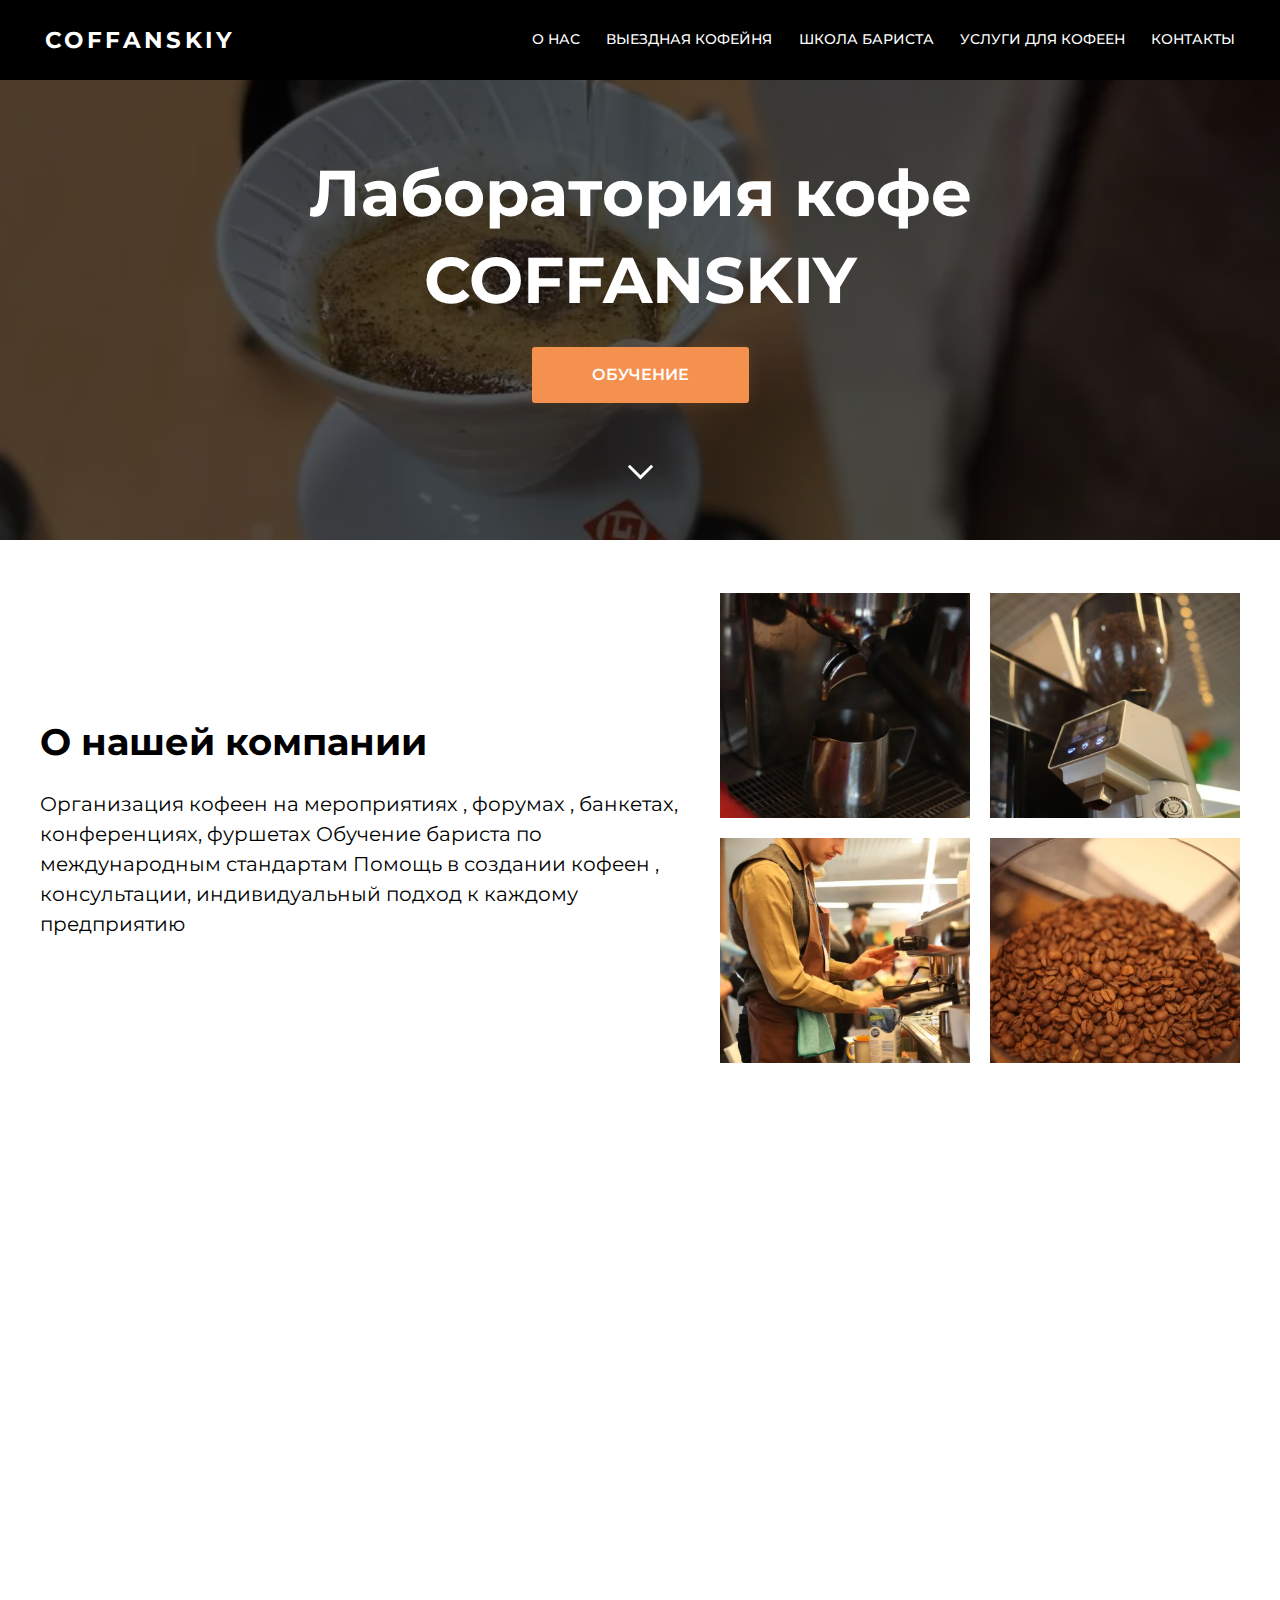
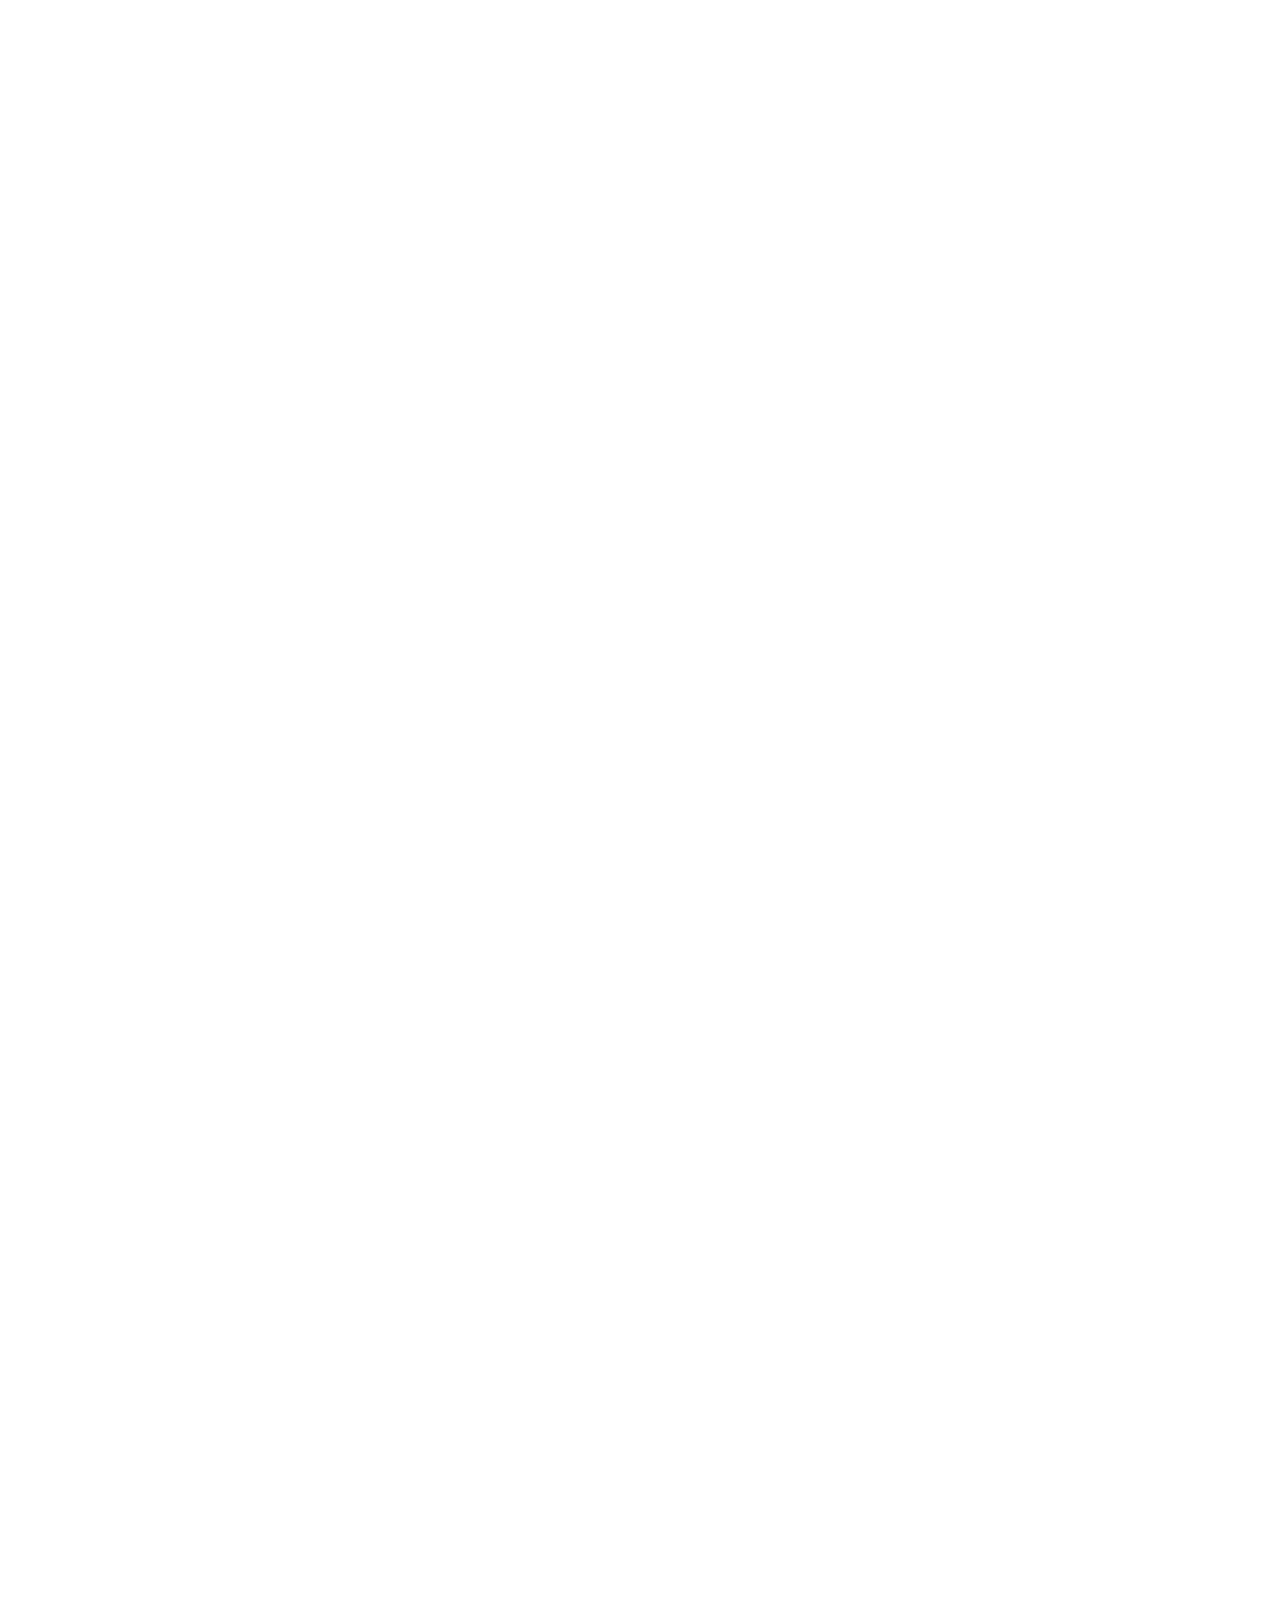
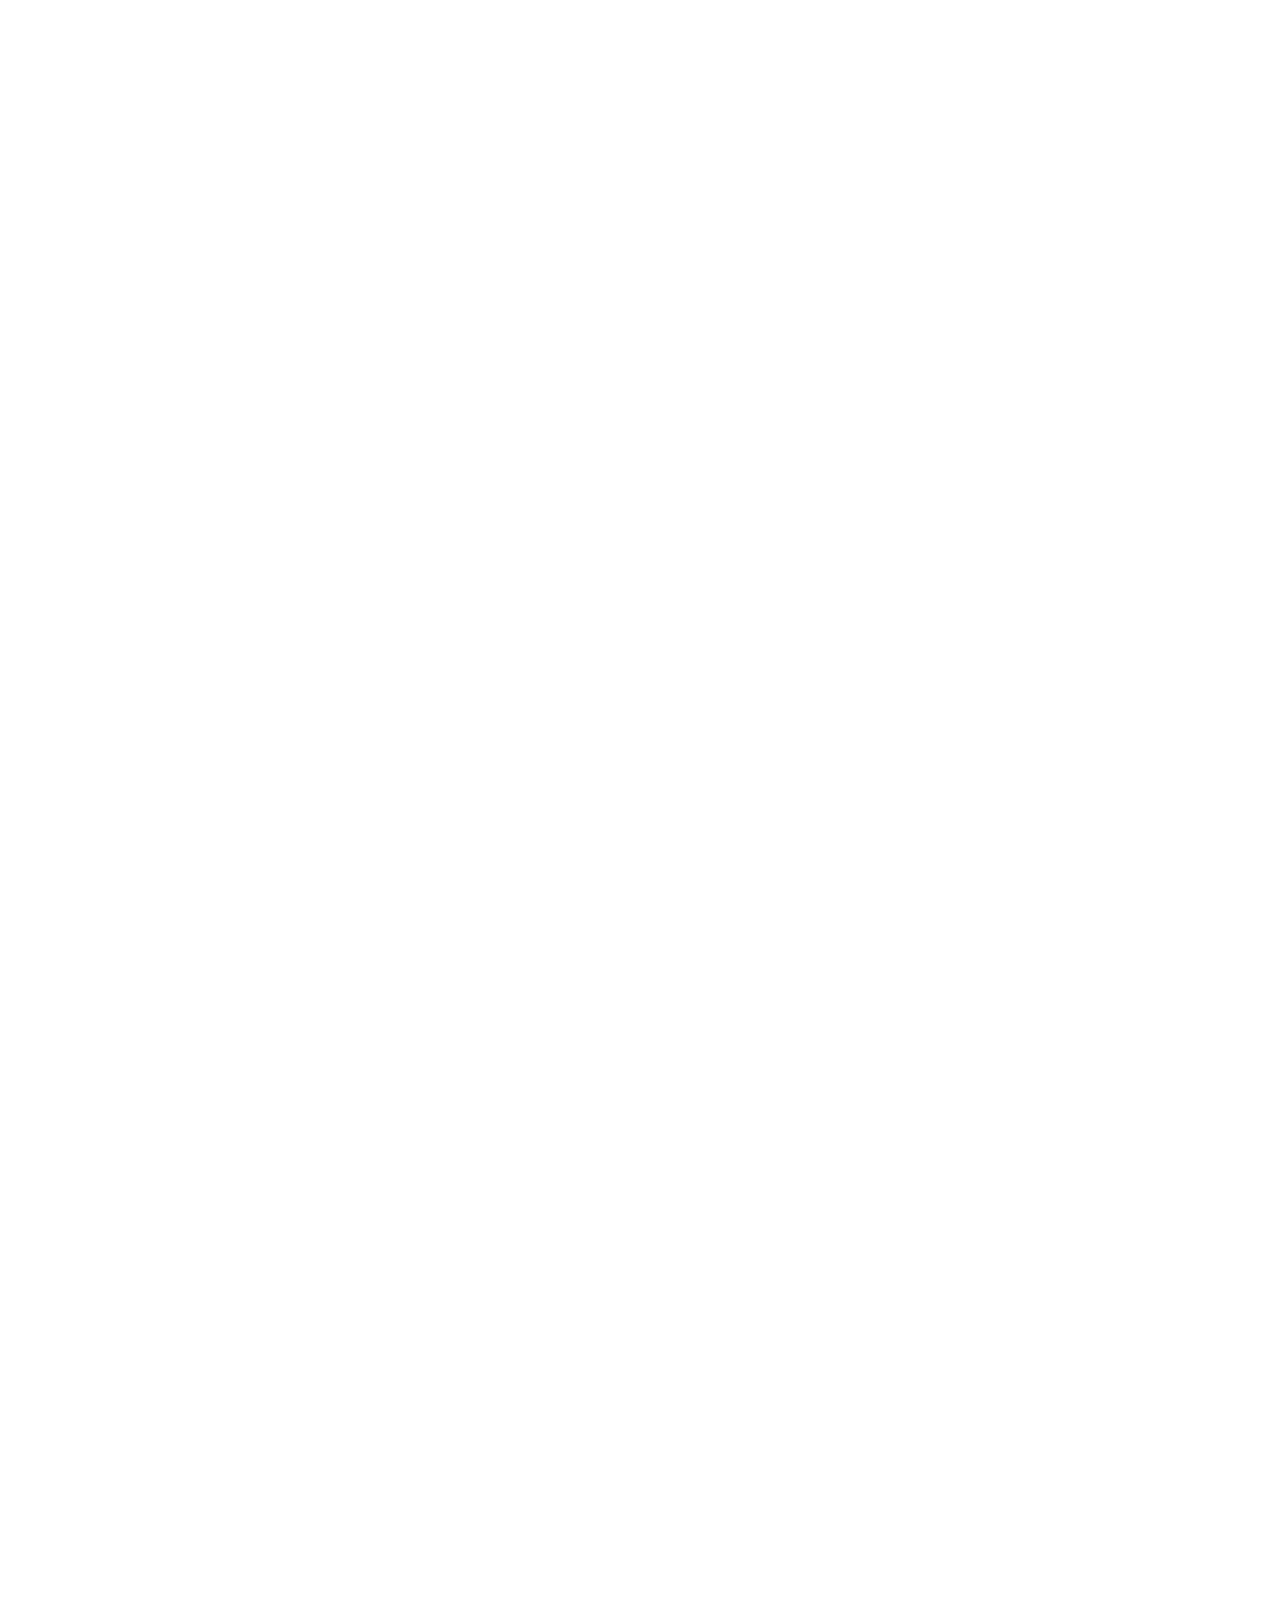
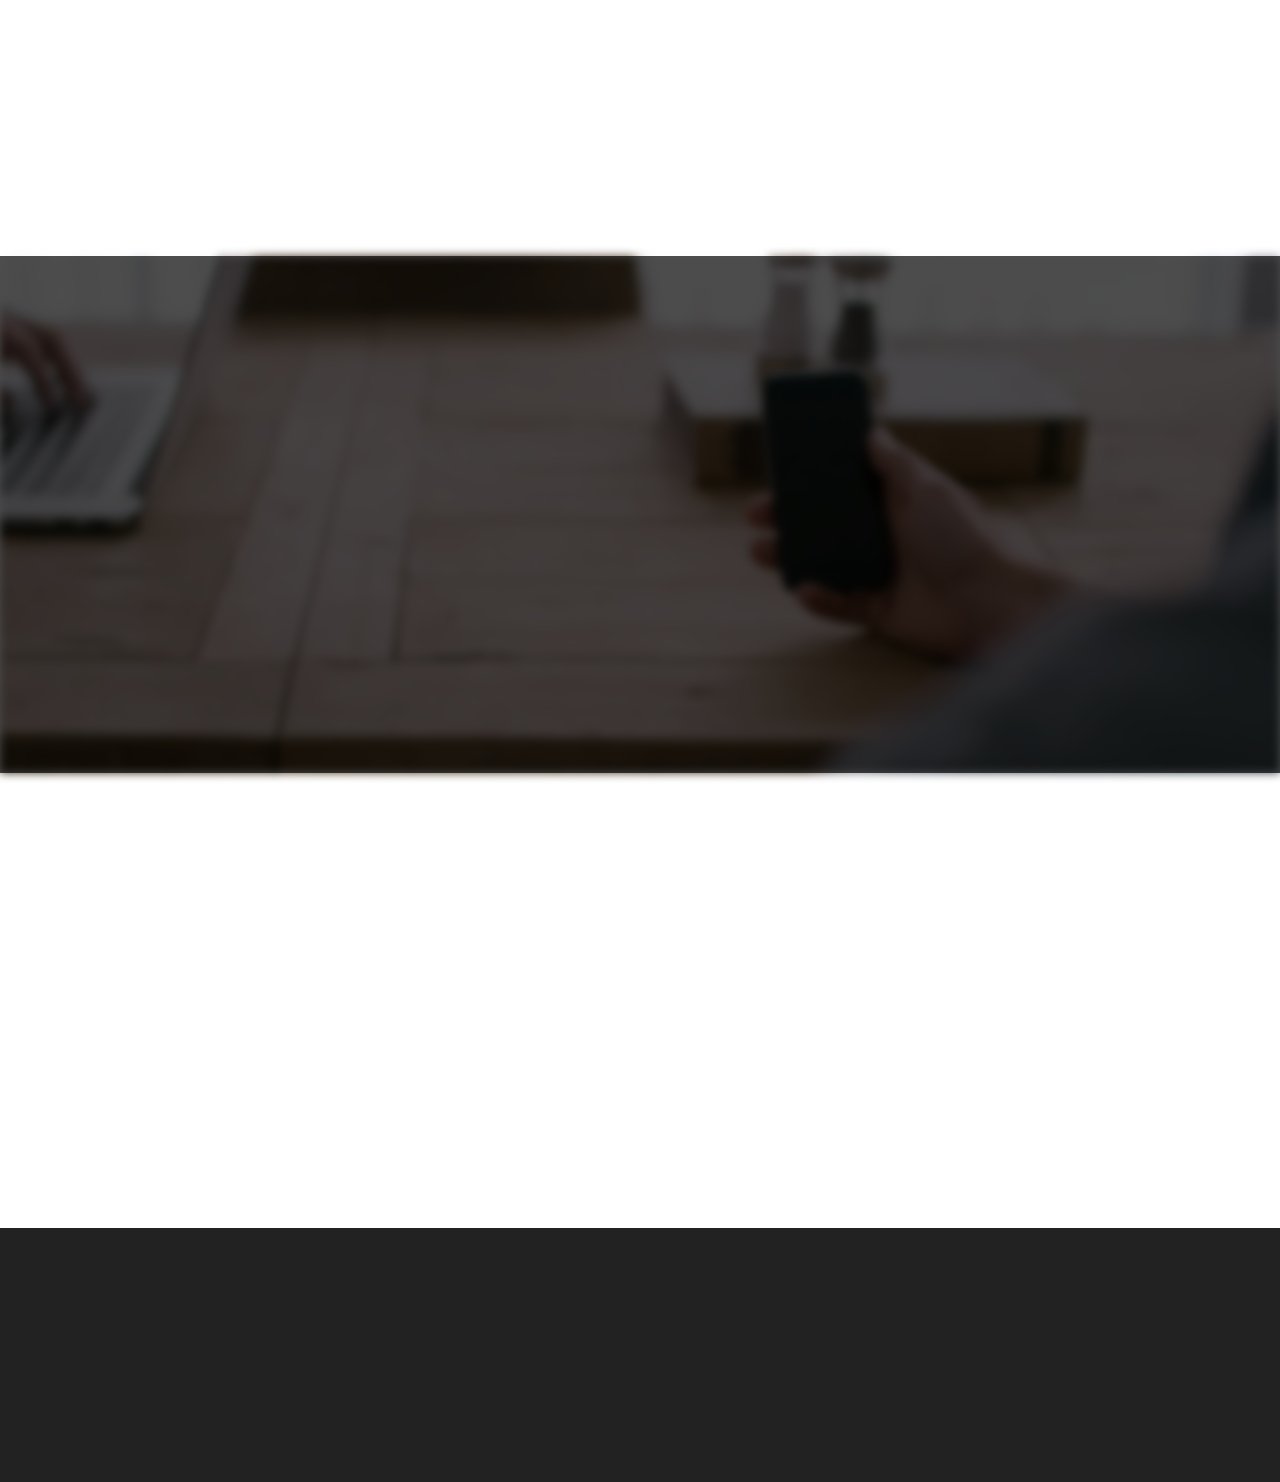
==== commit 558a5699: "убирание повторной анимации при скролле" ====
--- a/COFFANSKIY/index.html
+++ b/COFFANSKIY/index.html
@@ -5,10 +5,10 @@
     <meta http-equiv="X-UA-Compatible" content="IE=edge">
     <meta name="viewport" content="width=device-width, initial-scale=1.0">
     <title>Coffanskiy</title>
-    <link rel="stylesheet" href="css/style.min.css?_v=20230130223600">
+    <link rel="stylesheet" href="css/style.min.css?_v=20230918190925">
     <link rel="preconnect" href="https://fonts.googleapis.com">
     <link rel="preconnect" href="https://fonts.gstatic.com" crossorigin>
-    <link href="https://fonts.googleapis.com/css2?family=Montserrat:wght@400;500;700&display=swap&_v=20230130223600" rel="stylesheet">
+    <link href="https://fonts.googleapis.com/css2?family=Montserrat:wght@400;500;700&display=swap&_v=20230918190925" rel="stylesheet">
 </head>
 
 <body>
@@ -538,6 +538,6 @@
     </div>
 </footer>
     </div>
-    <script src="js/app.min.js?_v=20230130223600"></script>
+    <script src="js/app.min.js?_v=20230918190925"></script>
 </body>
 </html>